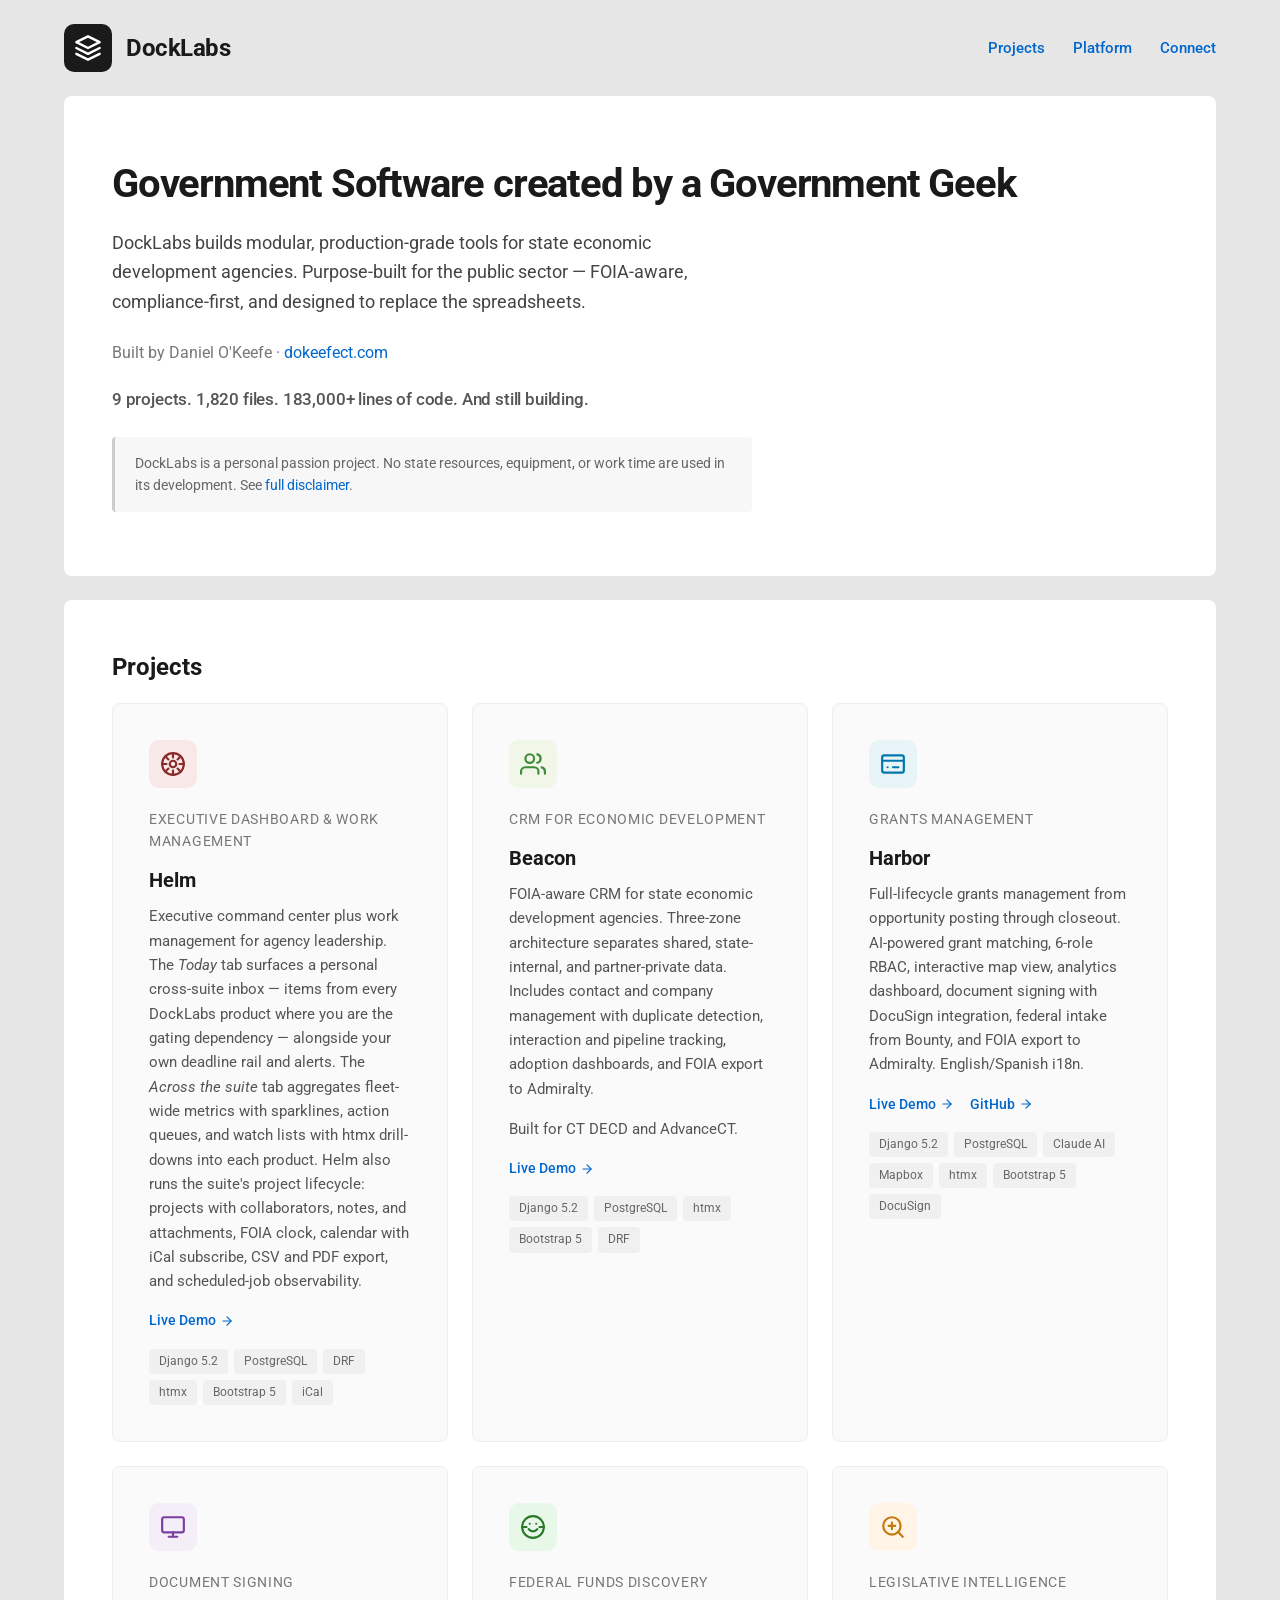
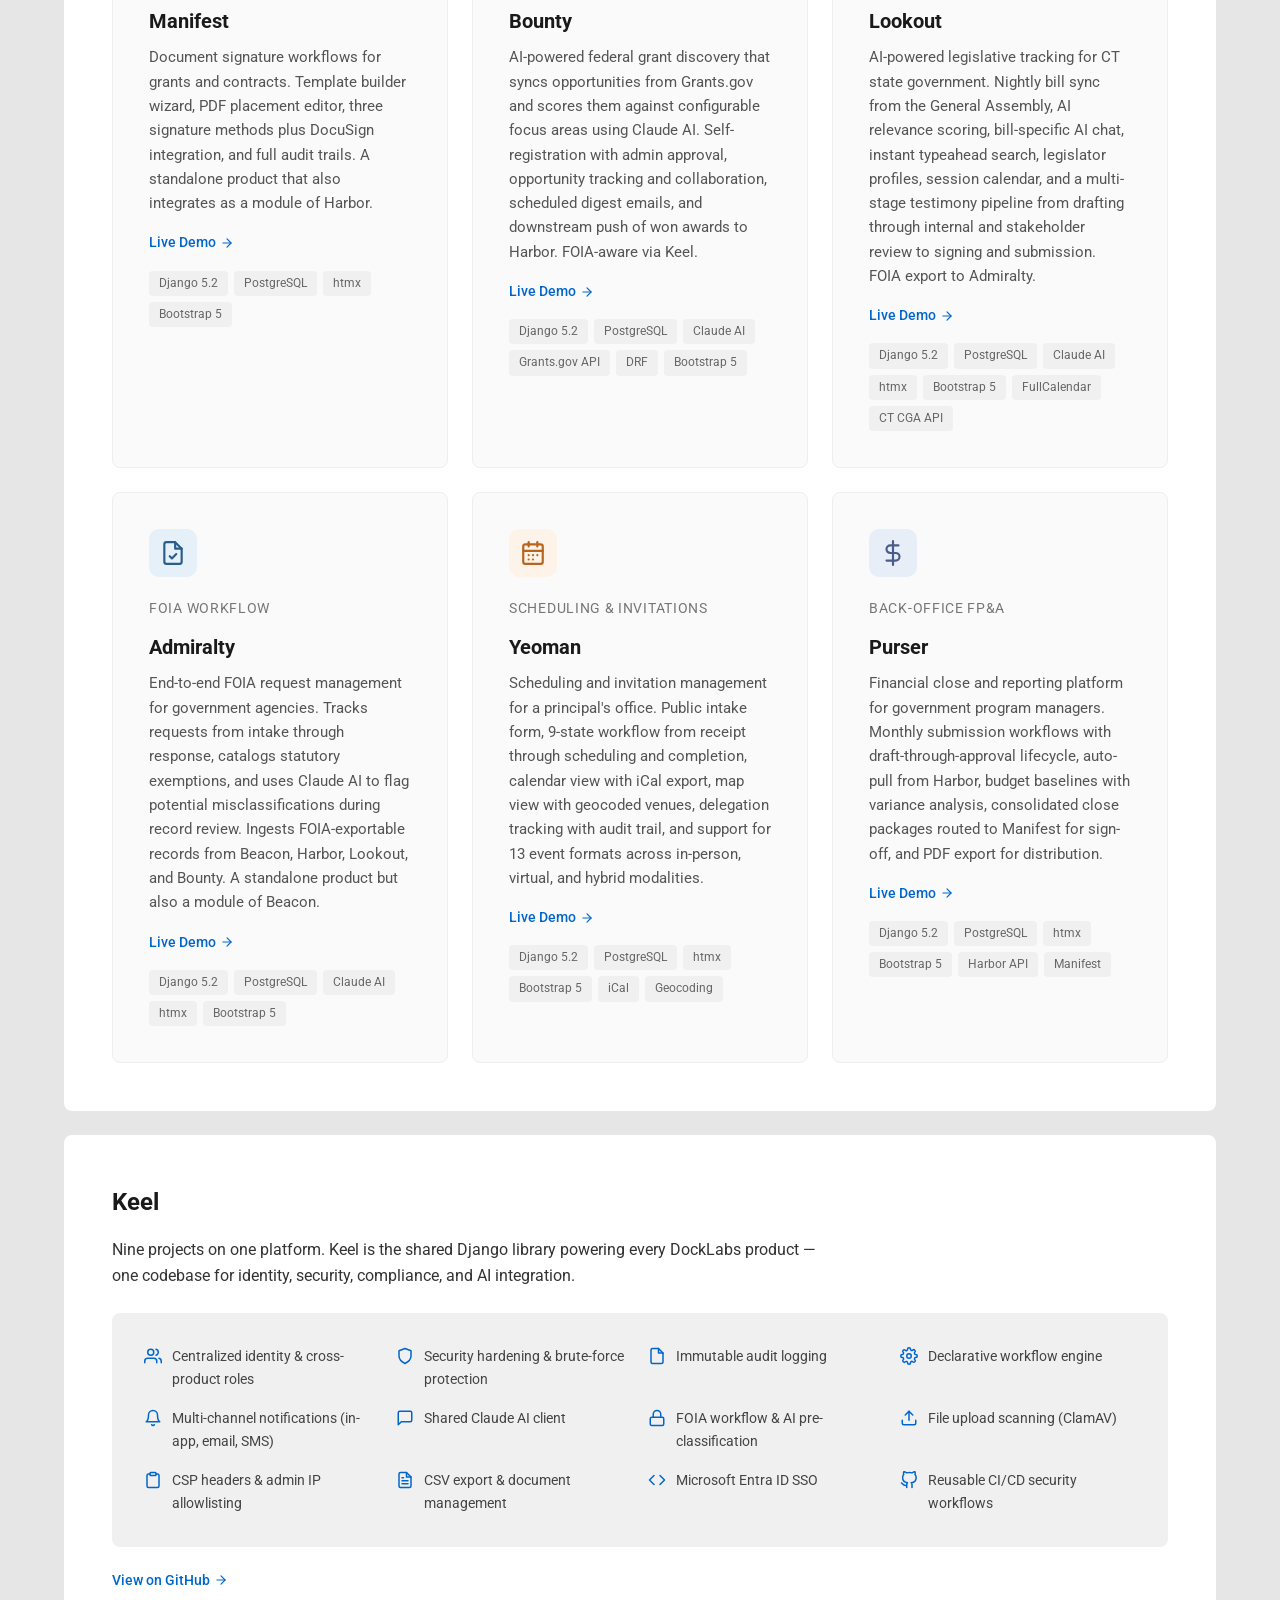
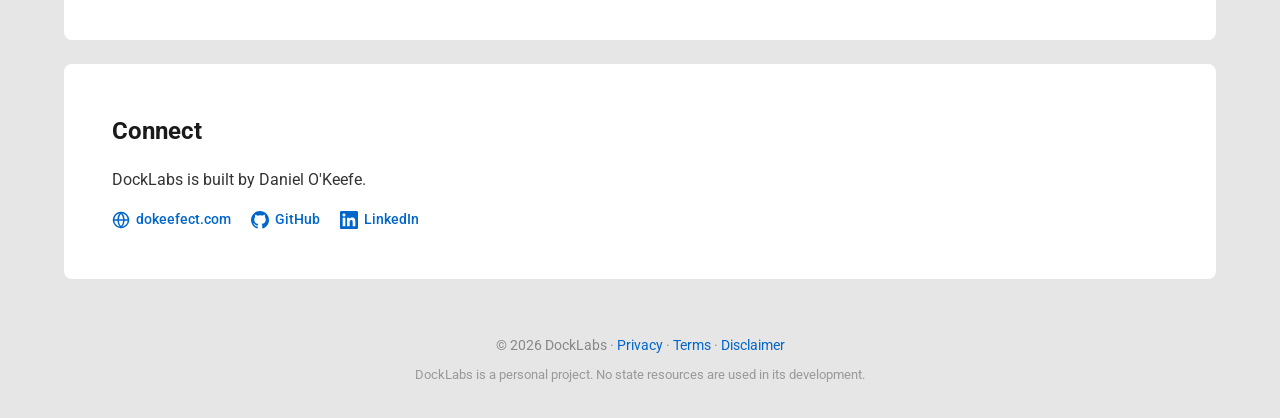
==== index.html @ 6294b8e3 "Update daily stats" ====
<!DOCTYPE html>
<html lang="en">
<head>
  <meta charset="UTF-8">
  <meta name="viewport" content="width=device-width, initial-scale=1.0">
  <title>DockLabs — Gov-Tech Software</title>
  <meta name="description" content="DockLabs builds modular software for government and economic development agencies. Ten projects: Beacon CRM, Harbor grants management, Manifest document signing, Bounty federal funds discovery, Lookout legislative tracking, Admiralty FOIA, Yeoman scheduling, Purser FP&amp;A, Helm executive dashboard and work management, and Keel shared platform.">
  <link rel="icon" type="image/svg+xml" href="/favicon.svg">
  <link rel="preconnect" href="https://fonts.googleapis.com">
  <link rel="preconnect" href="https://fonts.gstatic.com" crossorigin>
  <link href="https://fonts.googleapis.com/css2?family=Roboto:wght@400;500;700&display=swap" rel="stylesheet">
  <style>
    *, *::before, *::after { box-sizing: border-box; margin: 0; padding: 0; }

    body {
      font-family: 'Roboto', sans-serif;
      background: #e6e6e6;
      color: #1a1a1a;
      line-height: 1.6;
      -webkit-font-smoothing: antialiased;
    }

    a { color: #0066cc; text-decoration: none; }
    a:hover { text-decoration: underline; }

    .wrapper {
      max-width: 1200px;
      margin: 0 auto;
      padding: 0 24px;
    }

    /* ---- Header ---- */
    header {
      padding: 24px 0;
    }
    .header-inner {
      display: flex;
      align-items: center;
      justify-content: space-between;
      flex-wrap: wrap;
      gap: 16px;
    }
    .brand {
      display: flex;
      align-items: center;
      gap: 14px;
      color: inherit;
      text-decoration: none;
    }
    .brand:hover { text-decoration: none; }
    .brand-icon {
      width: 48px;
      height: 48px;
      background: #1a1a1a;
      border-radius: 10px;
      display: flex;
      align-items: center;
      justify-content: center;
    }
    .brand-icon svg { width: 28px; height: 28px; }
    .brand-name {
      font-size: 1.5rem;
      font-weight: 700;
      letter-spacing: -0.02em;
    }
    nav { display: flex; gap: 28px; }
    nav a { font-size: 0.95rem; font-weight: 500; }

    /* ---- Sections ---- */
    .section {
      background: #fff;
      border-radius: 8px;
      padding: 48px;
      margin-bottom: 24px;
    }
    .section h2 {
      font-size: 1.5rem;
      font-weight: 700;
      margin-bottom: 16px;
    }
    .section p {
      max-width: 720px;
      color: #333;
    }

    /* ---- Hero ---- */
    .hero {
      padding: 64px 48px;
    }
    .hero h1 {
      font-size: 2.5rem;
      font-weight: 700;
      letter-spacing: -0.03em;
      line-height: 1.2;
      margin-bottom: 20px;
    }
    .hero p {
      font-size: 1.15rem;
      color: #444;
      max-width: 640px;
      margin-bottom: 0;
    }
    .hero .subtitle {
      font-size: 1rem;
      color: #777;
      margin-top: 24px;
    }
    .hero .stats-line {
      font-size: 1.05rem;
      font-weight: 500;
      color: #555;
      margin-top: 20px;
      letter-spacing: -0.01em;
    }

    /* ---- Products Grid ---- */
    .products-grid {
      display: grid;
      grid-template-columns: repeat(auto-fit, minmax(320px, 1fr));
      gap: 24px;
      margin-top: 8px;
    }
    .product-card {
      background: #fafafa;
      border: 1px solid #eee;
      border-radius: 8px;
      padding: 36px;
      transition: box-shadow 0.2s ease, border-color 0.2s ease;
    }
    .product-card[data-href] {
      cursor: pointer;
    }
    .product-card[data-href]:hover {
      box-shadow: 0 4px 16px rgba(0,0,0,0.08);
      border-color: #ccc;
    }
    .product-icon {
      width: 48px;
      height: 48px;
      border-radius: 10px;
      display: flex;
      align-items: center;
      justify-content: center;
      margin-bottom: 20px;
    }
    .product-icon svg { width: 26px; height: 26px; }
    .product-icon.harbor { background: #e8f4f8; }
    .product-icon.harbor svg { color: #0077aa; }
    .product-icon.beacon { background: #f0f7e8; }
    .product-icon.beacon svg { color: #3d8b37; }
    .product-icon.manifest { background: #f3eef8; }
    .product-icon.manifest svg { color: #7b3fa0; }
    .product-icon.bounty { background: #e8f8e8; }
    .product-icon.bounty svg { color: #2a7a2a; }
    .product-icon.lookout { background: #fff4e6; }
    .product-icon.lookout svg { color: #c47a0a; }
    .product-icon.admiralty { background: #e6f0f8; }
    .product-icon.admiralty svg { color: #2a5d8a; }
    .product-icon.yeoman { background: #fef3e8; }
    .product-icon.yeoman svg { color: #b5651d; }
    .product-icon.purser { background: #e8eef8; }
    .product-icon.purser svg { color: #4a5d8a; }
    .product-icon.helm { background: #f8e8e8; }
    .product-icon.helm svg { color: #8a2a2a; }
    .product-icon.keel { background: #e8f0f0; }
    .product-icon.keel svg { color: #2a6a6a; }
    .product-card h3 {
      font-size: 1.25rem;
      font-weight: 700;
      margin-bottom: 8px;
    }
    .product-card .tagline {
      font-size: 0.875rem;
      color: #777;
      text-transform: uppercase;
      letter-spacing: 0.05em;
      margin-bottom: 12px;
    }
    .product-card p {
      color: #555;
      font-size: 0.95rem;
      margin-bottom: 16px;
    }
    .tech-stack {
      display: flex;
      flex-wrap: wrap;
      gap: 6px;
      margin-top: 16px;
    }
    .tech-tag {
      font-size: 0.75rem;
      color: #666;
      background: #f0f0f0;
      padding: 3px 10px;
      border-radius: 4px;
    }
    .product-links {
      display: flex;
      gap: 16px;
      flex-wrap: wrap;
    }
    .product-link {
      display: inline-flex;
      align-items: center;
      gap: 4px;
      font-size: 0.9rem;
      font-weight: 500;
    }
    .product-link svg {
      width: 14px;
      height: 14px;
      transition: transform 0.15s ease;
    }
    .product-link:hover svg { transform: translateX(2px); }

    /* ---- Platform ---- */
    .capabilities {
      display: grid;
      grid-template-columns: repeat(auto-fit, minmax(200px, 1fr));
      gap: 16px;
      margin-top: 24px;
      background: #f0f0f0;
      border-radius: 8px;
      padding: 32px;
    }
    .capability {
      display: flex;
      align-items: flex-start;
      gap: 10px;
      font-size: 0.9rem;
      color: #444;
    }
    .capability svg {
      width: 18px;
      height: 18px;
      color: #0066cc;
      flex-shrink: 0;
      margin-top: 2px;
    }

    /* ---- Connect ---- */
    .connect-links {
      display: flex;
      gap: 20px;
      margin-top: 16px;
      flex-wrap: wrap;
    }
    .connect-links a {
      display: flex;
      align-items: center;
      gap: 6px;
      font-size: 0.9rem;
      font-weight: 500;
    }
    .connect-links svg { width: 18px; height: 18px; }

    /* ---- Disclaimer ---- */
    .disclaimer {
      margin-top: 24px;
      padding: 16px 20px;
      background: #f7f7f7;
      border-left: 3px solid #ccc;
      border-radius: 4px;
      font-size: 0.85rem;
      color: #666;
      max-width: 640px;
    }

    /* ---- Footer ---- */
    footer {
      text-align: center;
      padding: 32px 0;
      font-size: 0.85rem;
      color: #888;
    }
    footer .disclaimer-footer {
      margin-top: 8px;
      font-size: 0.8rem;
      color: #999;
      max-width: 600px;
      margin-left: auto;
      margin-right: auto;
    }

    /* ---- Responsive ---- */
    @media (max-width: 640px) {
      .section { padding: 32px 24px; }
      .hero { padding: 40px 24px; }
      .hero h1 { font-size: 1.75rem; }
      nav { gap: 16px; }
      .products-grid { grid-template-columns: 1fr; }
    }
  </style>
</head>
<body>

  <header>
    <div class="wrapper">
      <div class="header-inner">
        <a href="/" class="brand">
          <div class="brand-icon">
            <svg viewBox="0 0 24 24" fill="none" stroke="white" stroke-width="2" stroke-linecap="round" stroke-linejoin="round">
              <path d="M12 2L2 7l10 5 10-5-10-5z"/>
              <path d="M2 17l10 5 10-5"/>
              <path d="M2 12l10 5 10-5"/>
            </svg>
          </div>
          <span class="brand-name">DockLabs</span>
        </a>
        <nav>
          <a href="#projects">Projects</a>
          <a href="#platform">Platform</a>
          <a href="#connect">Connect</a>
        </nav>
      </div>
    </div>
  </header>

  <main class="wrapper">

    <!-- Hero -->
    <div class="section hero">
      <h1>Government Software created by a Government Geek</h1>
      <p>DockLabs builds modular, production-grade tools for state economic development agencies. Purpose-built for the public sector &mdash; FOIA-aware, compliance-first, and designed to replace the spreadsheets.</p>
      <p class="subtitle">Built by Daniel O'Keefe &middot; <a href="https://dokeefect.com">dokeefect.com</a></p>
      <p class="stats-line" id="stats-line">9 projects. 1,820 files. 183,000+ lines of code. And still building.</p>
      <div class="disclaimer">DockLabs is a personal passion project. No state resources, equipment, or work time are used in its development. See <a href="https://dokeefect.com/disclaimer/">full disclaimer</a>.</div>
    </div>

    <!-- Products -->
    <div class="section" id="projects">
      <h2>Projects</h2>
      <div class="products-grid">

        <div class="product-card" data-href="https://demo-helm.docklabs.ai">
          <div class="product-icon helm">
            <svg viewBox="0 0 24 24" fill="none" stroke="currentColor" stroke-width="2" stroke-linecap="round" stroke-linejoin="round">
              <circle cx="12" cy="12" r="10"/>
              <circle cx="12" cy="12" r="3"/>
              <path d="M12 2v4M12 18v4M2 12h4M18 12h4"/>
              <path d="M4.93 4.93l2.83 2.83M16.24 16.24l2.83 2.83M4.93 19.07l2.83-2.83M16.24 7.76l2.83-2.83"/>
            </svg>
          </div>
          <div class="tagline">Executive Dashboard &amp; Work Management</div>
          <h3>Helm</h3>
          <p>Executive command center plus work management for agency leadership. The <em>Today</em> tab surfaces a personal cross-suite inbox &mdash; items from every DockLabs product where you are the gating dependency &mdash; alongside your own deadline rail and alerts. The <em>Across the suite</em> tab aggregates fleet-wide metrics with sparklines, action queues, and watch lists with htmx drill-downs into each product. Helm also runs the suite's project lifecycle: projects with collaborators, notes, and attachments, FOIA clock, calendar with iCal subscribe, CSV and PDF export, and scheduled-job observability.</p>
          <div class="product-links">
            <a href="https://demo-helm.docklabs.ai" class="product-link">
              Live Demo
              <svg viewBox="0 0 24 24" fill="none" stroke="currentColor" stroke-width="2" stroke-linecap="round" stroke-linejoin="round"><path d="M5 12h14"/><path d="M12 5l7 7-7 7"/></svg>
            </a>
          </div>
          <div class="tech-stack">
            <span class="tech-tag">Django 5.2</span>
            <span class="tech-tag">PostgreSQL</span>
            <span class="tech-tag">DRF</span>
            <span class="tech-tag">htmx</span>
            <span class="tech-tag">Bootstrap 5</span>
            <span class="tech-tag">iCal</span>
          </div>
        </div>

        <div class="product-card" data-href="https://demo-beacon.docklabs.ai">
          <div class="product-icon beacon">
            <svg viewBox="0 0 24 24" fill="none" stroke="currentColor" stroke-width="2" stroke-linecap="round" stroke-linejoin="round">
              <path d="M17 21v-2a4 4 0 0 0-4-4H5a4 4 0 0 0-4 4v2"/>
              <circle cx="9" cy="7" r="4"/>
              <path d="M23 21v-2a4 4 0 0 0-3-3.87"/>
              <path d="M16 3.13a4 4 0 0 1 0 7.75"/>
            </svg>
          </div>
          <div class="tagline">CRM for Economic Development</div>
          <h3>Beacon</h3>
          <p>FOIA-aware CRM for state economic development agencies. Three-zone architecture separates shared, state-internal, and partner-private data. Includes contact and company management with duplicate detection, interaction and pipeline tracking, adoption dashboards, and FOIA export to Admiralty.</p>
          <p>Built for CT DECD and AdvanceCT.</p>
          <div class="product-links">
            <a href="https://demo-beacon.docklabs.ai" class="product-link">
              Live Demo
              <svg viewBox="0 0 24 24" fill="none" stroke="currentColor" stroke-width="2" stroke-linecap="round" stroke-linejoin="round"><path d="M5 12h14"/><path d="M12 5l7 7-7 7"/></svg>
            </a>
          </div>
          <div class="tech-stack">
            <span class="tech-tag">Django 5.2</span>
            <span class="tech-tag">PostgreSQL</span>
            <span class="tech-tag">htmx</span>
            <span class="tech-tag">Bootstrap 5</span>
            <span class="tech-tag">DRF</span>
          </div>
        </div>

        <div class="product-card" data-href="https://demo-harbor.docklabs.ai">
          <div class="product-icon harbor">
            <svg viewBox="0 0 24 24" fill="none" stroke="currentColor" stroke-width="2" stroke-linecap="round" stroke-linejoin="round">
              <rect x="2" y="4" width="20" height="16" rx="2"/>
              <path d="M7 15h0M2 9h20"/>
              <path d="M12 15h5"/>
            </svg>
          </div>
          <div class="tagline">Grants Management</div>
          <h3>Harbor</h3>
          <p>Full-lifecycle grants management from opportunity posting through closeout. AI-powered grant matching, 6-role RBAC, interactive map view, analytics dashboard, document signing with DocuSign integration, federal intake from Bounty, and FOIA export to Admiralty. English/Spanish i18n.</p>
          <div class="product-links">
            <a href="https://demo-harbor.docklabs.ai" class="product-link">
              Live Demo
              <svg viewBox="0 0 24 24" fill="none" stroke="currentColor" stroke-width="2" stroke-linecap="round" stroke-linejoin="round"><path d="M5 12h14"/><path d="M12 5l7 7-7 7"/></svg>
            </a>
            <a href="https://github.com/okeefedaniel/harbor" class="product-link">
              GitHub
              <svg viewBox="0 0 24 24" fill="none" stroke="currentColor" stroke-width="2" stroke-linecap="round" stroke-linejoin="round"><path d="M5 12h14"/><path d="M12 5l7 7-7 7"/></svg>
            </a>
          </div>
          <div class="tech-stack">
            <span class="tech-tag">Django 5.2</span>
            <span class="tech-tag">PostgreSQL</span>
            <span class="tech-tag">Claude AI</span>
            <span class="tech-tag">Mapbox</span>
            <span class="tech-tag">htmx</span>
            <span class="tech-tag">Bootstrap 5</span>
            <span class="tech-tag">DocuSign</span>
          </div>
        </div>

        <div class="product-card" data-href="https://demo-manifest.docklabs.ai">
          <div class="product-icon manifest">
            <svg viewBox="0 0 24 24" fill="none" stroke="currentColor" stroke-width="2" stroke-linecap="round" stroke-linejoin="round">
              <rect x="2" y="3" width="20" height="14" rx="2"/>
              <line x1="8" y1="21" x2="16" y2="21"/>
              <line x1="12" y1="17" x2="12" y2="21"/>
            </svg>
          </div>
          <div class="tagline">Document Signing</div>
          <h3>Manifest</h3>
          <p>Document signature workflows for grants and contracts. Template builder wizard, PDF placement editor, three signature methods plus DocuSign integration, and full audit trails. A standalone product that also integrates as a module of Harbor.</p>
          <div class="product-links">
            <a href="https://demo-manifest.docklabs.ai" class="product-link">
              Live Demo
              <svg viewBox="0 0 24 24" fill="none" stroke="currentColor" stroke-width="2" stroke-linecap="round" stroke-linejoin="round"><path d="M5 12h14"/><path d="M12 5l7 7-7 7"/></svg>
            </a>
          </div>
          <div class="tech-stack">
            <span class="tech-tag">Django 5.2</span>
            <span class="tech-tag">PostgreSQL</span>
            <span class="tech-tag">htmx</span>
            <span class="tech-tag">Bootstrap 5</span>
          </div>
        </div>

        <div class="product-card" data-href="https://demo-bounty.docklabs.ai">
          <div class="product-icon bounty">
            <svg viewBox="0 0 24 24" fill="none" stroke="currentColor" stroke-width="2" stroke-linecap="round" stroke-linejoin="round">
              <circle cx="12" cy="12" r="10"/>
              <path d="M8 14s1.5 2 4 2 4-2 4-2"/>
              <line x1="9" y1="9" x2="9.01" y2="9"/>
              <line x1="15" y1="9" x2="15.01" y2="9"/>
              <path d="M2 12h4M18 12h4"/>
            </svg>
          </div>
          <div class="tagline">Federal Funds Discovery</div>
          <h3>Bounty</h3>
          <p>AI-powered federal grant discovery that syncs opportunities from Grants.gov and scores them against configurable focus areas using Claude AI. Self-registration with admin approval, opportunity tracking and collaboration, scheduled digest emails, and downstream push of won awards to Harbor. FOIA-aware via Keel.</p>
          <div class="product-links">
            <a href="https://demo-bounty.docklabs.ai" class="product-link">
              Live Demo
              <svg viewBox="0 0 24 24" fill="none" stroke="currentColor" stroke-width="2" stroke-linecap="round" stroke-linejoin="round"><path d="M5 12h14"/><path d="M12 5l7 7-7 7"/></svg>
            </a>
          </div>
          <div class="tech-stack">
            <span class="tech-tag">Django 5.2</span>
            <span class="tech-tag">PostgreSQL</span>
            <span class="tech-tag">Claude AI</span>
            <span class="tech-tag">Grants.gov API</span>
            <span class="tech-tag">DRF</span>
            <span class="tech-tag">Bootstrap 5</span>
          </div>
        </div>

        <div class="product-card" data-href="https://demo-lookout.docklabs.ai">
          <div class="product-icon lookout">
            <svg viewBox="0 0 24 24" fill="none" stroke="currentColor" stroke-width="2" stroke-linecap="round" stroke-linejoin="round">
              <circle cx="11" cy="11" r="8"/>
              <line x1="21" y1="21" x2="16.65" y2="16.65"/>
              <line x1="11" y1="8" x2="11" y2="14"/>
              <line x1="8" y1="11" x2="14" y2="11"/>
            </svg>
          </div>
          <div class="tagline">Legislative Intelligence</div>
          <h3>Lookout</h3>
          <p>AI-powered legislative tracking for CT state government. Nightly bill sync from the General Assembly, AI relevance scoring, bill-specific AI chat, instant typeahead search, legislator profiles, session calendar, and a multi-stage testimony pipeline from drafting through internal and stakeholder review to signing and submission. FOIA export to Admiralty.</p>
          <div class="product-links">
            <a href="https://demo-lookout.docklabs.ai" class="product-link">
              Live Demo
              <svg viewBox="0 0 24 24" fill="none" stroke="currentColor" stroke-width="2" stroke-linecap="round" stroke-linejoin="round"><path d="M5 12h14"/><path d="M12 5l7 7-7 7"/></svg>
            </a>
          </div>
          <div class="tech-stack">
            <span class="tech-tag">Django 5.2</span>
            <span class="tech-tag">PostgreSQL</span>
            <span class="tech-tag">Claude AI</span>
            <span class="tech-tag">htmx</span>
            <span class="tech-tag">Bootstrap 5</span>
            <span class="tech-tag">FullCalendar</span>
            <span class="tech-tag">CT CGA API</span>
          </div>
        </div>

        <div class="product-card" data-href="https://demo-admiralty.docklabs.ai">
          <div class="product-icon admiralty">
            <svg viewBox="0 0 24 24" fill="none" stroke="currentColor" stroke-width="2" stroke-linecap="round" stroke-linejoin="round">
              <path d="M14 2H6a2 2 0 0 0-2 2v16a2 2 0 0 0 2 2h12a2 2 0 0 0 2-2V8z"/>
              <polyline points="14 2 14 8 20 8"/>
              <path d="M9 15l2 2 4-4"/>
            </svg>
          </div>
          <div class="tagline">FOIA Workflow</div>
          <h3>Admiralty</h3>
          <p>End-to-end FOIA request management for government agencies. Tracks requests from intake through response, catalogs statutory exemptions, and uses Claude AI to flag potential misclassifications during record review. Ingests FOIA-exportable records from Beacon, Harbor, Lookout, and Bounty. A standalone product but also a module of Beacon.</p>
          <div class="product-links">
            <a href="https://demo-admiralty.docklabs.ai" class="product-link">
              Live Demo
              <svg viewBox="0 0 24 24" fill="none" stroke="currentColor" stroke-width="2" stroke-linecap="round" stroke-linejoin="round"><path d="M5 12h14"/><path d="M12 5l7 7-7 7"/></svg>
            </a>
          </div>
          <div class="tech-stack">
            <span class="tech-tag">Django 5.2</span>
            <span class="tech-tag">PostgreSQL</span>
            <span class="tech-tag">Claude AI</span>
            <span class="tech-tag">htmx</span>
            <span class="tech-tag">Bootstrap 5</span>
          </div>
        </div>

        <div class="product-card" data-href="https://demo-yeoman.docklabs.ai">
          <div class="product-icon yeoman">
            <svg viewBox="0 0 24 24" fill="none" stroke="currentColor" stroke-width="2" stroke-linecap="round" stroke-linejoin="round">
              <rect x="3" y="4" width="18" height="18" rx="2" ry="2"/>
              <line x1="16" y1="2" x2="16" y2="6"/>
              <line x1="8" y1="2" x2="8" y2="6"/>
              <line x1="3" y1="10" x2="21" y2="10"/>
              <path d="M8 14h.01M12 14h.01M16 14h.01M8 18h.01M12 18h.01"/>
            </svg>
          </div>
          <div class="tagline">Scheduling &amp; Invitations</div>
          <h3>Yeoman</h3>
          <p>Scheduling and invitation management for a principal's office. Public intake form, 9-state workflow from receipt through scheduling and completion, calendar view with iCal export, map view with geocoded venues, delegation tracking with audit trail, and support for 13 event formats across in-person, virtual, and hybrid modalities.</p>
          <div class="product-links">
            <a href="https://demo-yeoman.docklabs.ai" class="product-link">
              Live Demo
              <svg viewBox="0 0 24 24" fill="none" stroke="currentColor" stroke-width="2" stroke-linecap="round" stroke-linejoin="round"><path d="M5 12h14"/><path d="M12 5l7 7-7 7"/></svg>
            </a>
          </div>
          <div class="tech-stack">
            <span class="tech-tag">Django 5.2</span>
            <span class="tech-tag">PostgreSQL</span>
            <span class="tech-tag">htmx</span>
            <span class="tech-tag">Bootstrap 5</span>
            <span class="tech-tag">iCal</span>
            <span class="tech-tag">Geocoding</span>
          </div>
        </div>

        <div class="product-card" data-href="https://demo-purser.docklabs.ai">
          <div class="product-icon purser">
            <svg viewBox="0 0 24 24" fill="none" stroke="currentColor" stroke-width="2" stroke-linecap="round" stroke-linejoin="round">
              <line x1="12" y1="1" x2="12" y2="23"/>
              <path d="M17 5H9.5a3.5 3.5 0 0 0 0 7h5a3.5 3.5 0 0 1 0 7H6"/>
            </svg>
          </div>
          <div class="tagline">Back-Office FP&amp;A</div>
          <h3>Purser</h3>
          <p>Financial close and reporting platform for government program managers. Monthly submission workflows with draft-through-approval lifecycle, auto-pull from Harbor, budget baselines with variance analysis, consolidated close packages routed to Manifest for sign-off, and PDF export for distribution.</p>
          <div class="product-links">
            <a href="https://demo-purser.docklabs.ai" class="product-link">
              Live Demo
              <svg viewBox="0 0 24 24" fill="none" stroke="currentColor" stroke-width="2" stroke-linecap="round" stroke-linejoin="round"><path d="M5 12h14"/><path d="M12 5l7 7-7 7"/></svg>
            </a>
          </div>
          <div class="tech-stack">
            <span class="tech-tag">Django 5.2</span>
            <span class="tech-tag">PostgreSQL</span>
            <span class="tech-tag">htmx</span>
            <span class="tech-tag">Bootstrap 5</span>
            <span class="tech-tag">Harbor API</span>
            <span class="tech-tag">Manifest</span>
          </div>
        </div>


      </div>
    </div>

    <!-- Platform -->
    <div class="section" id="platform">
      <h2>Keel</h2>
      <p>Nine projects on one platform. Keel is the shared Django library powering every DockLabs product &mdash; one codebase for identity, security, compliance, and AI integration.</p>
      <div class="capabilities">
        <div class="capability">
          <svg viewBox="0 0 24 24" fill="none" stroke="currentColor" stroke-width="2" stroke-linecap="round" stroke-linejoin="round"><path d="M17 21v-2a4 4 0 0 0-4-4H5a4 4 0 0 0-4 4v2"/><circle cx="9" cy="7" r="4"/><path d="M23 21v-2a4 4 0 0 0-3-3.87"/><path d="M16 3.13a4 4 0 0 1 0 7.75"/></svg>
          <span>Centralized identity &amp; cross-product roles</span>
        </div>
        <div class="capability">
          <svg viewBox="0 0 24 24" fill="none" stroke="currentColor" stroke-width="2" stroke-linecap="round" stroke-linejoin="round"><path d="M12 22s8-4 8-10V5l-8-3-8 3v7c0 6 8 10 8 10z"/></svg>
          <span>Security hardening &amp; brute-force protection</span>
        </div>
        <div class="capability">
          <svg viewBox="0 0 24 24" fill="none" stroke="currentColor" stroke-width="2" stroke-linecap="round" stroke-linejoin="round"><path d="M14 2H6a2 2 0 0 0-2 2v16a2 2 0 0 0 2 2h12a2 2 0 0 0 2-2V8z"/><polyline points="14 2 14 8 20 8"/></svg>
          <span>Immutable audit logging</span>
        </div>
        <div class="capability">
          <svg viewBox="0 0 24 24" fill="none" stroke="currentColor" stroke-width="2" stroke-linecap="round" stroke-linejoin="round"><circle cx="12" cy="12" r="3"/><path d="M19.4 15a1.65 1.65 0 0 0 .33 1.82l.06.06a2 2 0 0 1-2.83 2.83l-.06-.06a1.65 1.65 0 0 0-1.82-.33 1.65 1.65 0 0 0-1 1.51V21a2 2 0 0 1-4 0v-.09A1.65 1.65 0 0 0 9 19.4a1.65 1.65 0 0 0-1.82.33l-.06.06a2 2 0 0 1-2.83-2.83l.06-.06A1.65 1.65 0 0 0 4.68 15a1.65 1.65 0 0 0-1.51-1H3a2 2 0 0 1 0-4h.09A1.65 1.65 0 0 0 4.6 9a1.65 1.65 0 0 0-.33-1.82l-.06-.06a2 2 0 0 1 2.83-2.83l.06.06A1.65 1.65 0 0 0 9 4.68a1.65 1.65 0 0 0 1-1.51V3a2 2 0 0 1 4 0v.09a1.65 1.65 0 0 0 1 1.51 1.65 1.65 0 0 0 1.82-.33l.06-.06a2 2 0 0 1 2.83 2.83l-.06.06A1.65 1.65 0 0 0 19.4 9a1.65 1.65 0 0 0 1.51 1H21a2 2 0 0 1 0 4h-.09a1.65 1.65 0 0 0-1.51 1z"/></svg>
          <span>Declarative workflow engine</span>
        </div>
        <div class="capability">
          <svg viewBox="0 0 24 24" fill="none" stroke="currentColor" stroke-width="2" stroke-linecap="round" stroke-linejoin="round"><path d="M18 8A6 6 0 0 0 6 8c0 7-3 9-3 9h18s-3-2-3-9"/><path d="M13.73 21a2 2 0 0 1-3.46 0"/></svg>
          <span>Multi-channel notifications (in-app, email, SMS)</span>
        </div>
        <div class="capability">
          <svg viewBox="0 0 24 24" fill="none" stroke="currentColor" stroke-width="2" stroke-linecap="round" stroke-linejoin="round"><path d="M21 15a2 2 0 0 1-2 2H7l-4 4V5a2 2 0 0 1 2-2h14a2 2 0 0 1 2 2z"/></svg>
          <span>Shared Claude AI client</span>
        </div>
        <div class="capability">
          <svg viewBox="0 0 24 24" fill="none" stroke="currentColor" stroke-width="2" stroke-linecap="round" stroke-linejoin="round"><rect x="3" y="11" width="18" height="11" rx="2" ry="2"/><path d="M7 11V7a5 5 0 0 1 10 0v4"/></svg>
          <span>FOIA workflow &amp; AI pre-classification</span>
        </div>
        <div class="capability">
          <svg viewBox="0 0 24 24" fill="none" stroke="currentColor" stroke-width="2" stroke-linecap="round" stroke-linejoin="round"><path d="M21 15v4a2 2 0 0 1-2 2H5a2 2 0 0 1-2-2v-4"/><polyline points="17 8 12 3 7 8"/><line x1="12" y1="3" x2="12" y2="15"/></svg>
          <span>File upload scanning (ClamAV)</span>
        </div>
        <div class="capability">
          <svg viewBox="0 0 24 24" fill="none" stroke="currentColor" stroke-width="2" stroke-linecap="round" stroke-linejoin="round"><path d="M16 4h2a2 2 0 0 1 2 2v14a2 2 0 0 1-2 2H6a2 2 0 0 1-2-2V6a2 2 0 0 1 2-2h2"/><rect x="8" y="2" width="8" height="4" rx="1" ry="1"/></svg>
          <span>CSP headers &amp; admin IP allowlisting</span>
        </div>
        <div class="capability">
          <svg viewBox="0 0 24 24" fill="none" stroke="currentColor" stroke-width="2" stroke-linecap="round" stroke-linejoin="round"><path d="M14 2H6a2 2 0 0 0-2 2v16a2 2 0 0 0 2 2h12a2 2 0 0 0 2-2V8z"/><polyline points="14 2 14 8 20 8"/><path d="M16 13H8"/><path d="M16 17H8"/><path d="M10 9H8"/></svg>
          <span>CSV export &amp; document management</span>
        </div>
        <div class="capability">
          <svg viewBox="0 0 24 24" fill="none" stroke="currentColor" stroke-width="2" stroke-linecap="round" stroke-linejoin="round"><polyline points="16 18 22 12 16 6"/><polyline points="8 6 2 12 8 18"/></svg>
          <span>Microsoft Entra ID SSO</span>
        </div>
        <div class="capability">
          <svg viewBox="0 0 24 24" fill="none" stroke="currentColor" stroke-width="2" stroke-linecap="round" stroke-linejoin="round"><path d="M9 19c-5 1.5-5-2.5-7-3m14 6v-3.87a3.37 3.37 0 0 0-.94-2.61c3.14-.35 6.44-1.54 6.44-7A5.44 5.44 0 0 0 20 4.77 5.07 5.07 0 0 0 19.91 1S18.73.65 16 2.48a13.38 13.38 0 0 0-7 0C6.27.65 5.09 1 5.09 1A5.07 5.07 0 0 0 5 4.77a5.44 5.44 0 0 0-1.5 3.78c0 5.42 3.3 6.61 6.44 7A3.37 3.37 0 0 0 9 18.13V22"/></svg>
          <span>Reusable CI/CD security workflows</span>
        </div>
      </div>
      <div style="margin-top: 20px;">
        <a href="https://github.com/okeefedaniel/keel" class="product-link">
          View on GitHub
          <svg viewBox="0 0 24 24" fill="none" stroke="currentColor" stroke-width="2" stroke-linecap="round" stroke-linejoin="round"><path d="M5 12h14"/><path d="M12 5l7 7-7 7"/></svg>
        </a>
      </div>
    </div>

    <!-- Connect -->
    <div class="section" id="connect">
      <h2>Connect</h2>
      <p>DockLabs is built by Daniel O'Keefe.</p>
      <div class="connect-links">
        <a href="https://dokeefect.com">
          <svg viewBox="0 0 24 24" fill="none" stroke="currentColor" stroke-width="2" stroke-linecap="round" stroke-linejoin="round"><circle cx="12" cy="12" r="10"/><line x1="2" y1="12" x2="22" y2="12"/><path d="M12 2a15.3 15.3 0 0 1 4 10 15.3 15.3 0 0 1-4 10 15.3 15.3 0 0 1-4-10 15.3 15.3 0 0 1 4-10z"/></svg>
          dokeefect.com
        </a>
        <a href="https://github.com/okeefedaniel">
          <svg viewBox="0 0 24 24" fill="currentColor"><path d="M12 0c-6.626 0-12 5.373-12 12 0 5.302 3.438 9.8 8.207 11.387.599.111.793-.261.793-.577v-2.234c-3.338.726-4.033-1.416-4.033-1.416-.546-1.387-1.333-1.756-1.333-1.756-1.089-.745.083-.729.083-.729 1.205.084 1.839 1.237 1.839 1.237 1.07 1.834 2.807 1.304 3.492.997.107-.775.418-1.305.762-1.604-2.665-.305-5.467-1.334-5.467-5.931 0-1.311.469-2.381 1.236-3.221-.124-.303-.535-1.524.117-3.176 0 0 1.008-.322 3.301 1.23A11.509 11.509 0 0 1 12 5.803c1.02.005 2.047.138 3.006.404 2.291-1.552 3.297-1.23 3.297-1.23.653 1.653.242 2.874.118 3.176.77.84 1.235 1.911 1.235 3.221 0 4.609-2.807 5.624-5.479 5.921.43.372.823 1.102.823 2.222v3.293c0 .319.192.694.801.576C20.566 21.797 24 17.3 24 12c0-6.627-5.373-12-12-12z"/></svg>
          GitHub
        </a>
        <a href="https://www.linkedin.com/in/dokeefe/">
          <svg viewBox="0 0 24 24" fill="currentColor"><path d="M20.447 20.452h-3.554v-5.569c0-1.328-.027-3.037-1.852-3.037-1.853 0-2.136 1.445-2.136 2.939v5.667H9.351V9h3.414v1.561h.046c.477-.9 1.637-1.85 3.37-1.85 3.601 0 4.267 2.37 4.267 5.455v6.286zM5.337 7.433c-1.144 0-2.063-.926-2.063-2.065 0-1.138.92-2.063 2.063-2.063 1.14 0 2.064.925 2.064 2.063 0 1.139-.925 2.065-2.064 2.065zm1.782 13.019H3.555V9h3.564v11.452zM22.225 0H1.771C.792 0 0 .774 0 1.729v20.542C0 23.227.792 24 1.771 24h20.451C23.2 24 24 23.227 24 22.271V1.729C24 .774 23.2 0 22.222 0h.003z"/></svg>
          LinkedIn
        </a>
      </div>
    </div>

  </main>

  <footer>
    <div class="wrapper">
      &copy; 2026 DockLabs &middot; <a href="/privacy.html">Privacy</a> &middot; <a href="/terms.html">Terms</a> &middot; <a href="https://dokeefect.com/disclaimer/">Disclaimer</a>
      <div class="disclaimer-footer">DockLabs is a personal project. No state resources are used in its development.</div>
    </div>
  </footer>

  <script>
    document.querySelectorAll('.product-card[data-href]').forEach(function(card) {
      card.addEventListener('click', function(e) {
        if (e.target.closest('a')) return;
        window.open(card.dataset.href, '_blank');
      });
    });
  </script>

</body>
</html>
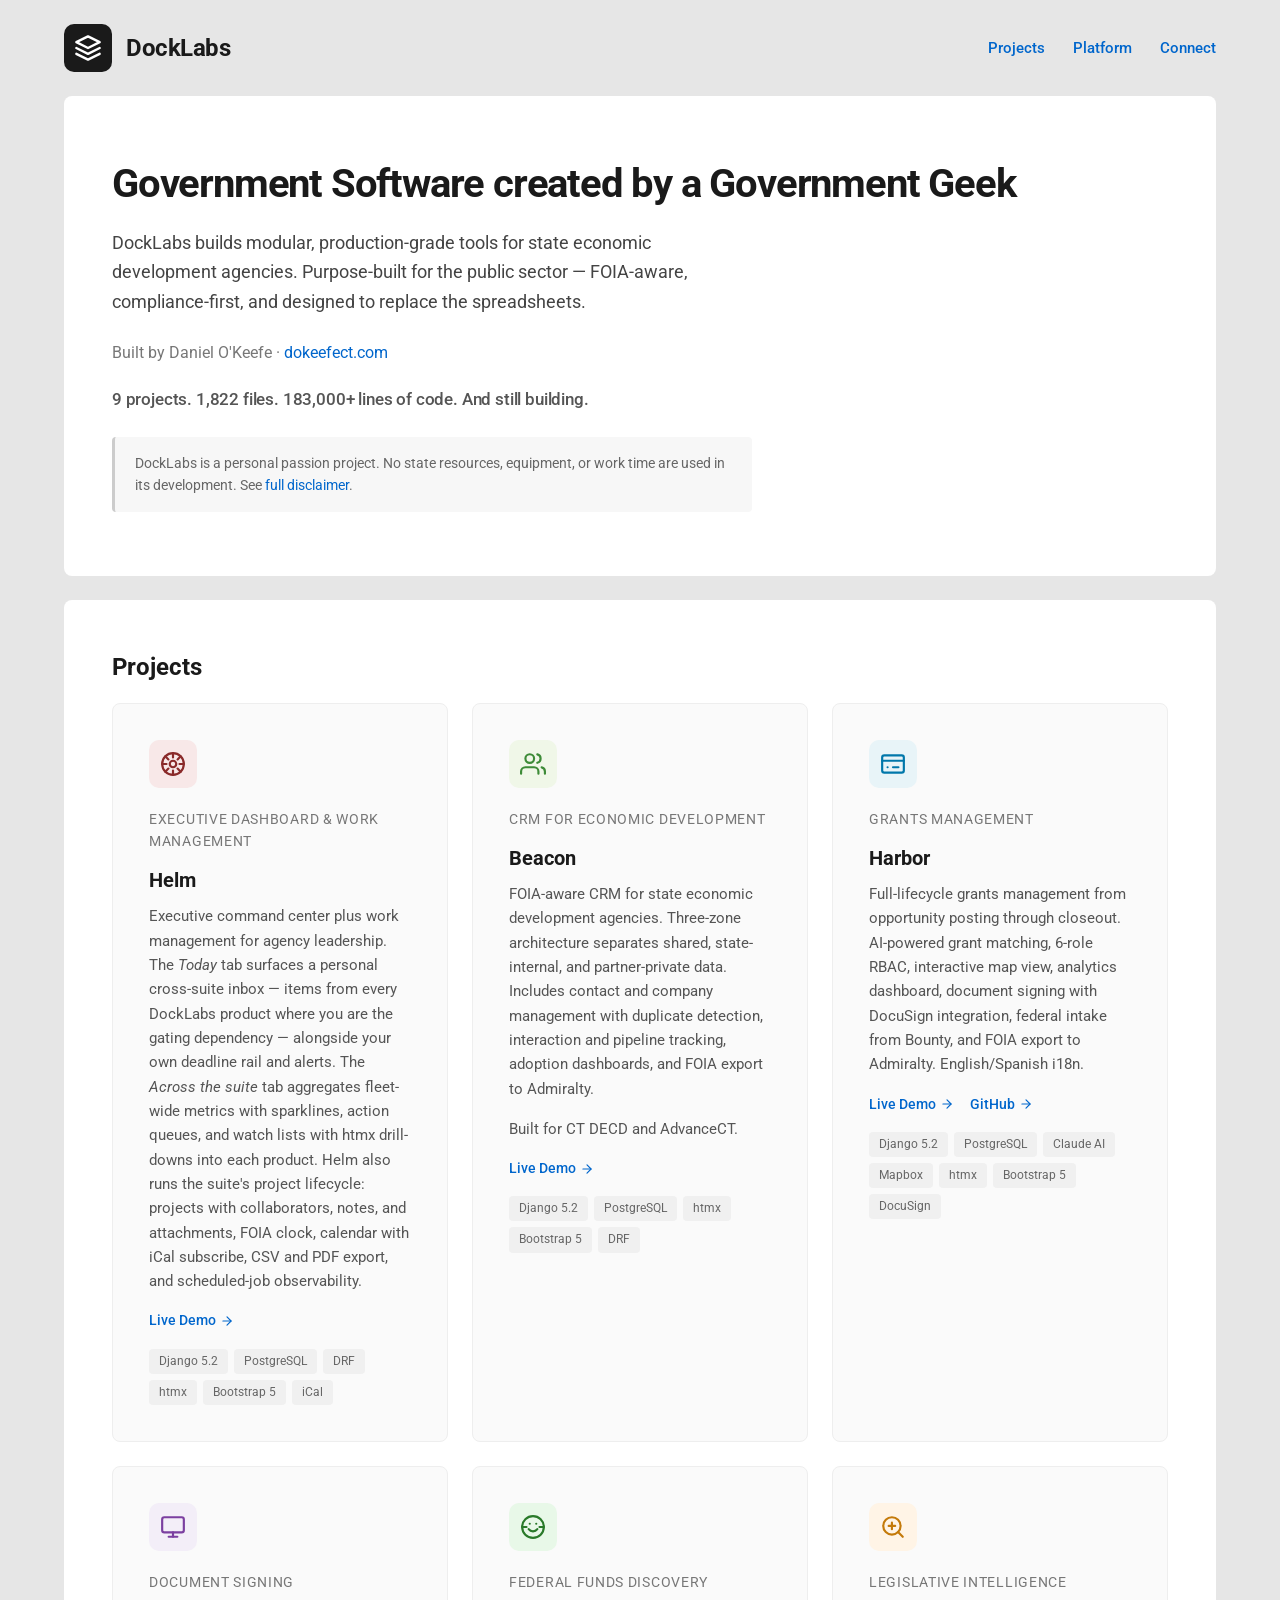
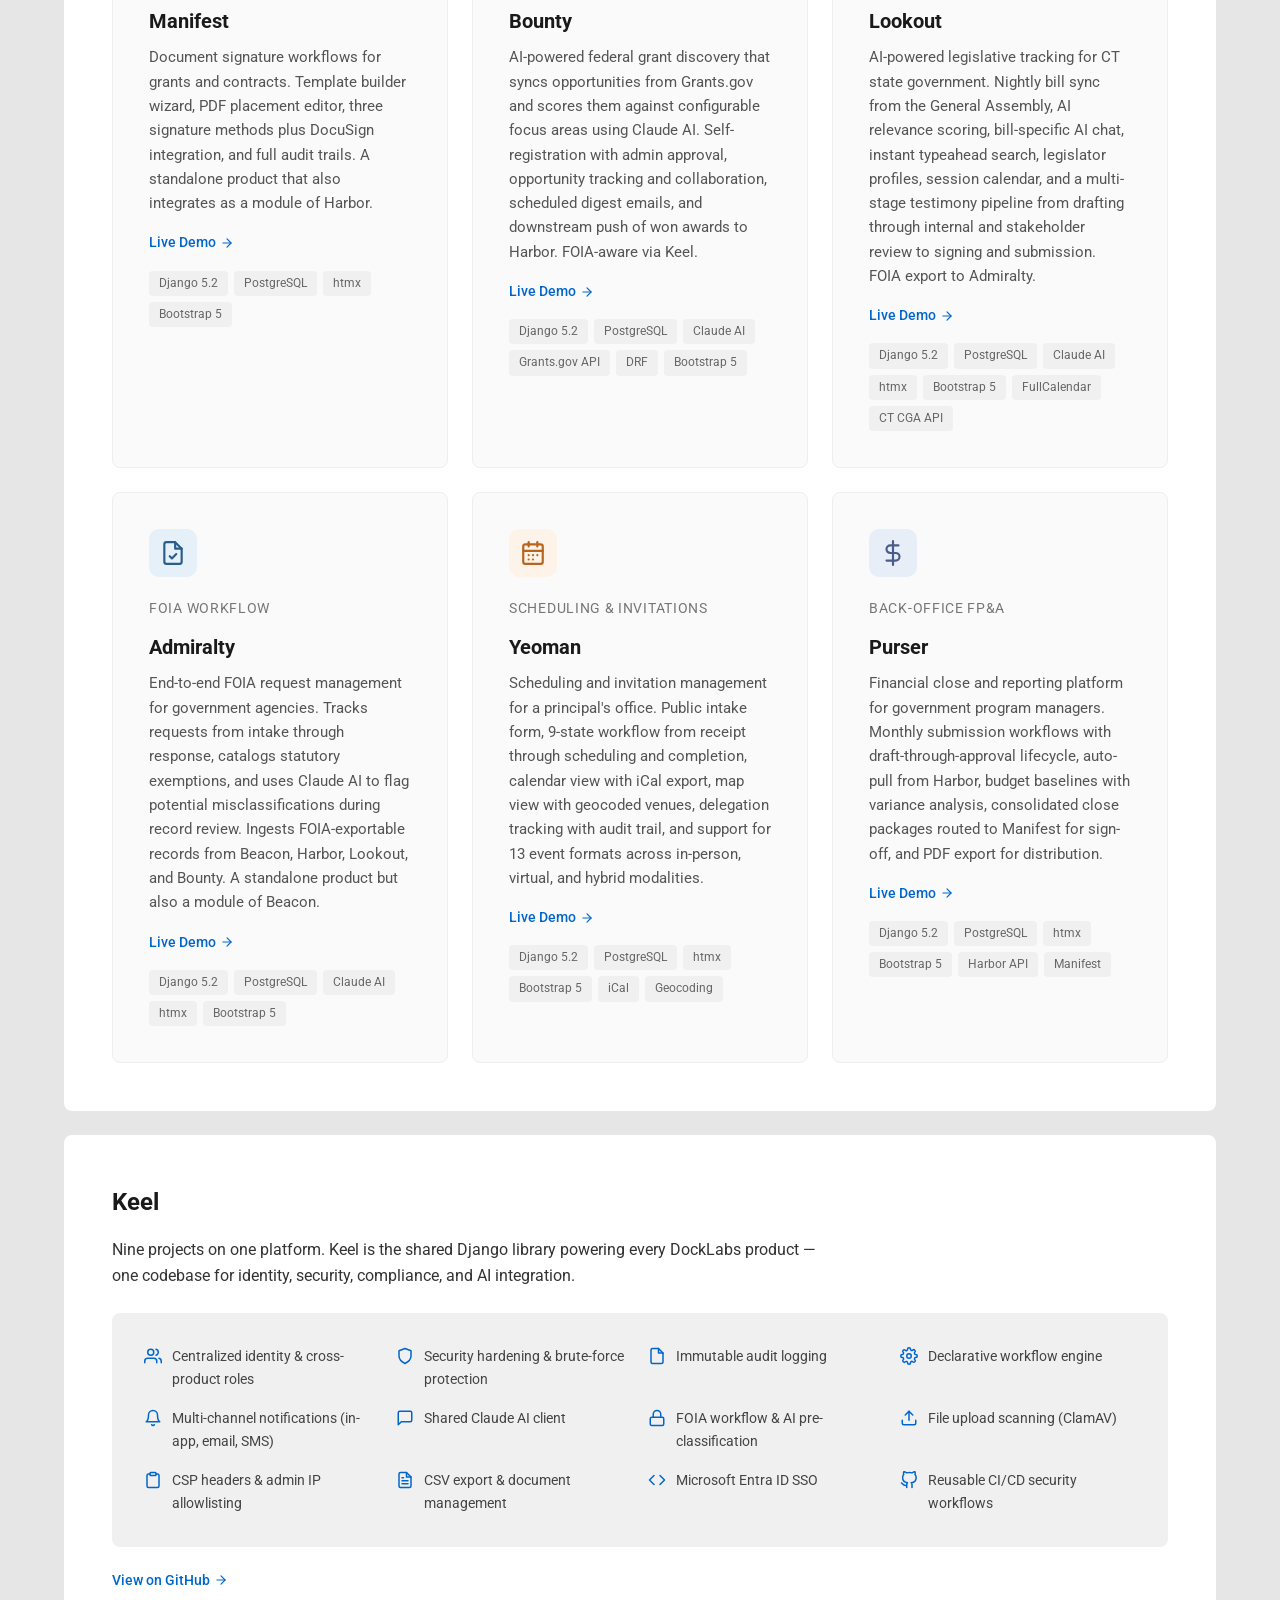
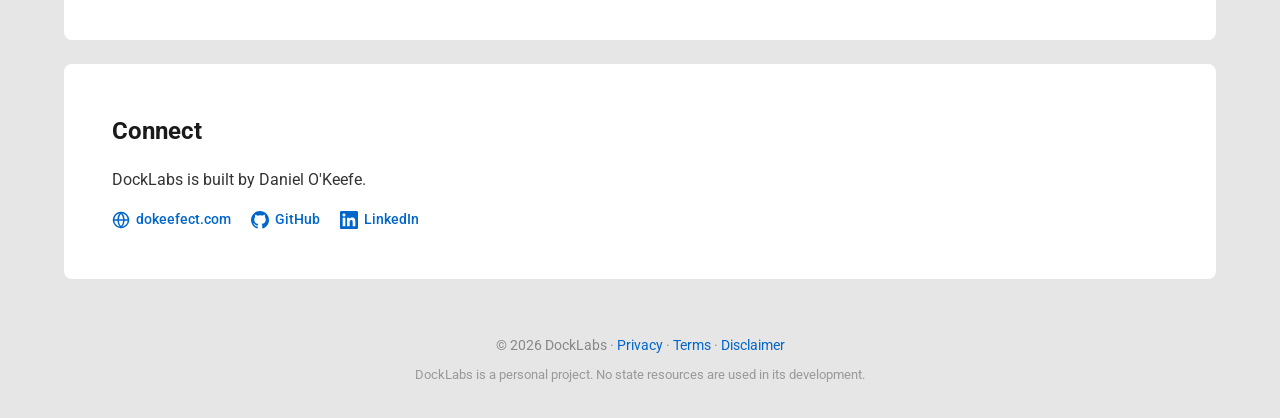
==== commit 833799d3: "Update daily stats" ====
--- a/index.html
+++ b/index.html
@@ -323,7 +323,7 @@
       <h1>Government Software created by a Government Geek</h1>
       <p>DockLabs builds modular, production-grade tools for state economic development agencies. Purpose-built for the public sector &mdash; FOIA-aware, compliance-first, and designed to replace the spreadsheets.</p>
       <p class="subtitle">Built by Daniel O'Keefe &middot; <a href="https://dokeefect.com">dokeefect.com</a></p>
-      <p class="stats-line" id="stats-line">9 projects. 1,820 files. 183,000+ lines of code. And still building.</p>
+      <p class="stats-line" id="stats-line">9 projects. 1,822 files. 183,000+ lines of code. And still building.</p>
       <div class="disclaimer">DockLabs is a personal passion project. No state resources, equipment, or work time are used in its development. See <a href="https://dokeefect.com/disclaimer/">full disclaimer</a>.</div>
     </div>
 
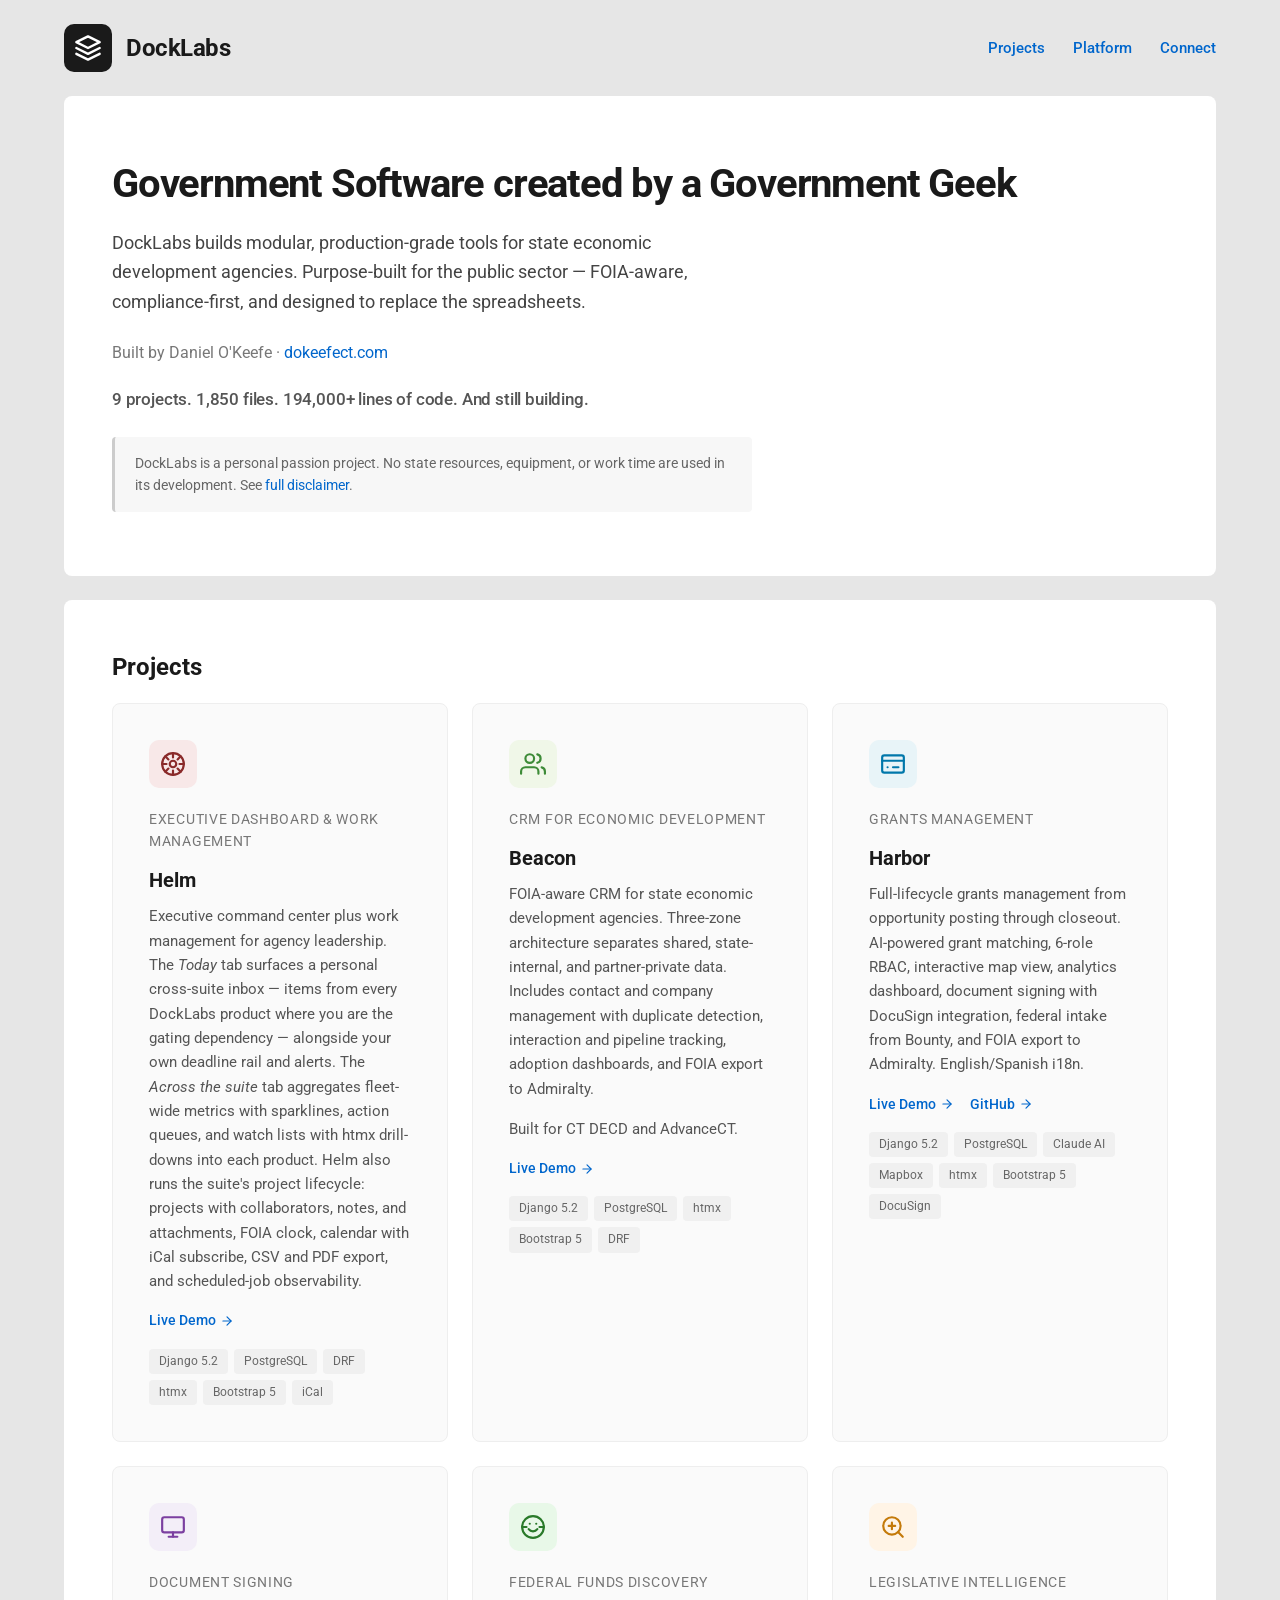
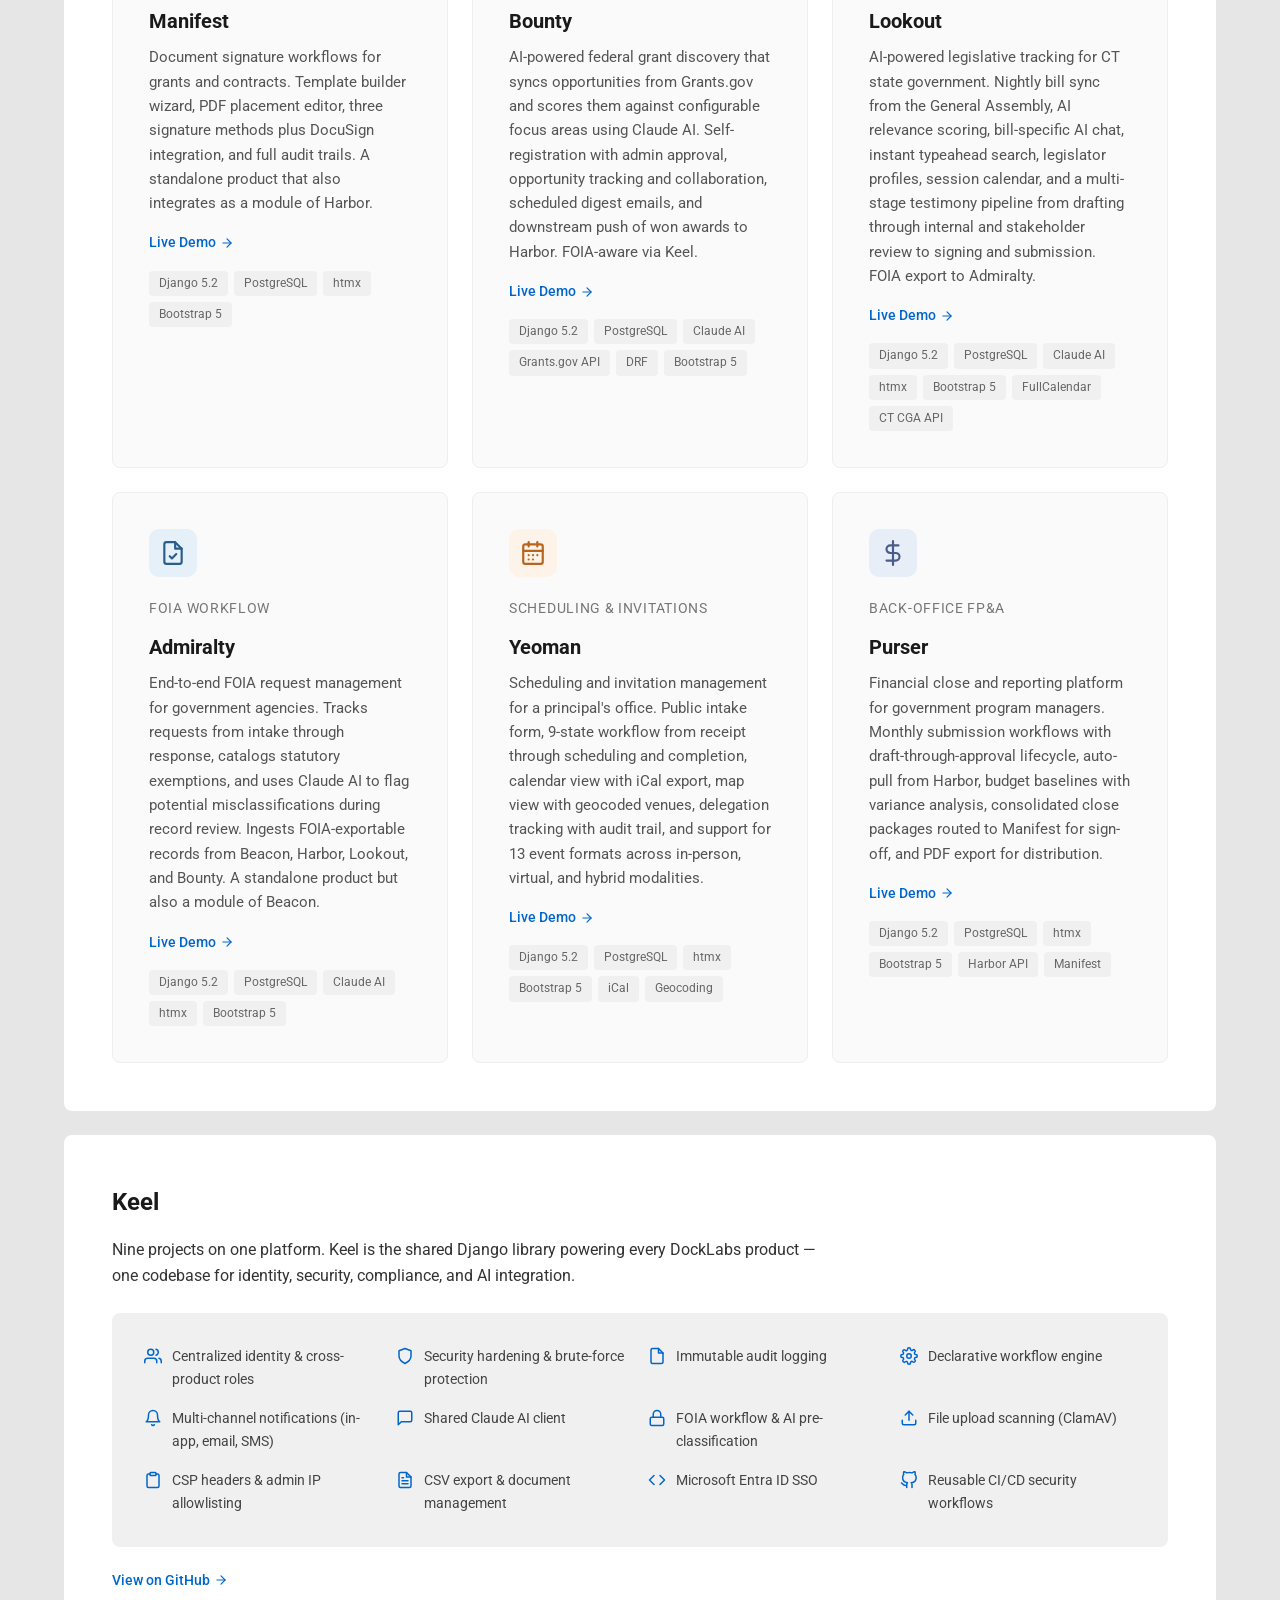
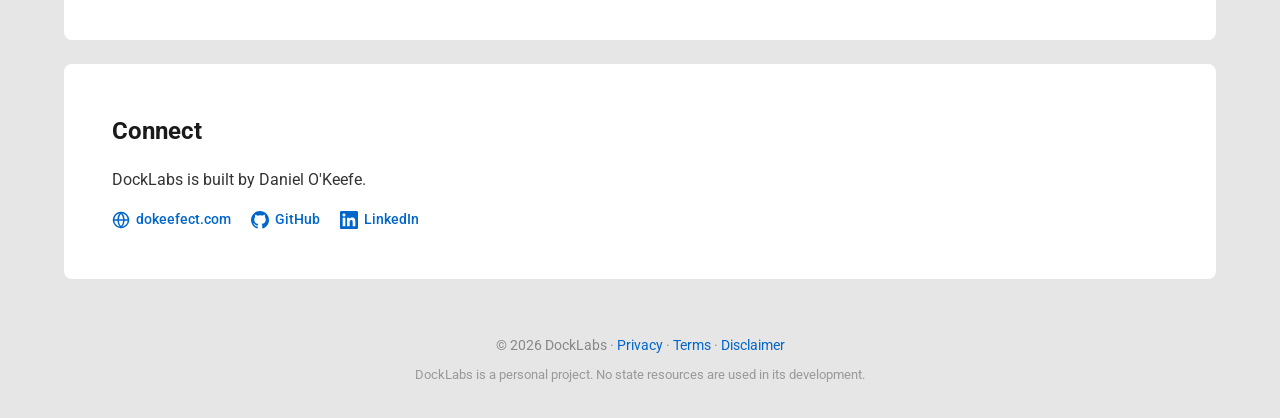
==== commit 8a2ac9e7: "Update daily stats" ====
--- a/index.html
+++ b/index.html
@@ -323,7 +323,7 @@
       <h1>Government Software created by a Government Geek</h1>
       <p>DockLabs builds modular, production-grade tools for state economic development agencies. Purpose-built for the public sector &mdash; FOIA-aware, compliance-first, and designed to replace the spreadsheets.</p>
       <p class="subtitle">Built by Daniel O'Keefe &middot; <a href="https://dokeefect.com">dokeefect.com</a></p>
-      <p class="stats-line" id="stats-line">9 projects. 1,822 files. 183,000+ lines of code. And still building.</p>
+      <p class="stats-line" id="stats-line">9 projects. 1,850 files. 194,000+ lines of code. And still building.</p>
       <div class="disclaimer">DockLabs is a personal passion project. No state resources, equipment, or work time are used in its development. See <a href="https://dokeefect.com/disclaimer/">full disclaimer</a>.</div>
     </div>
 
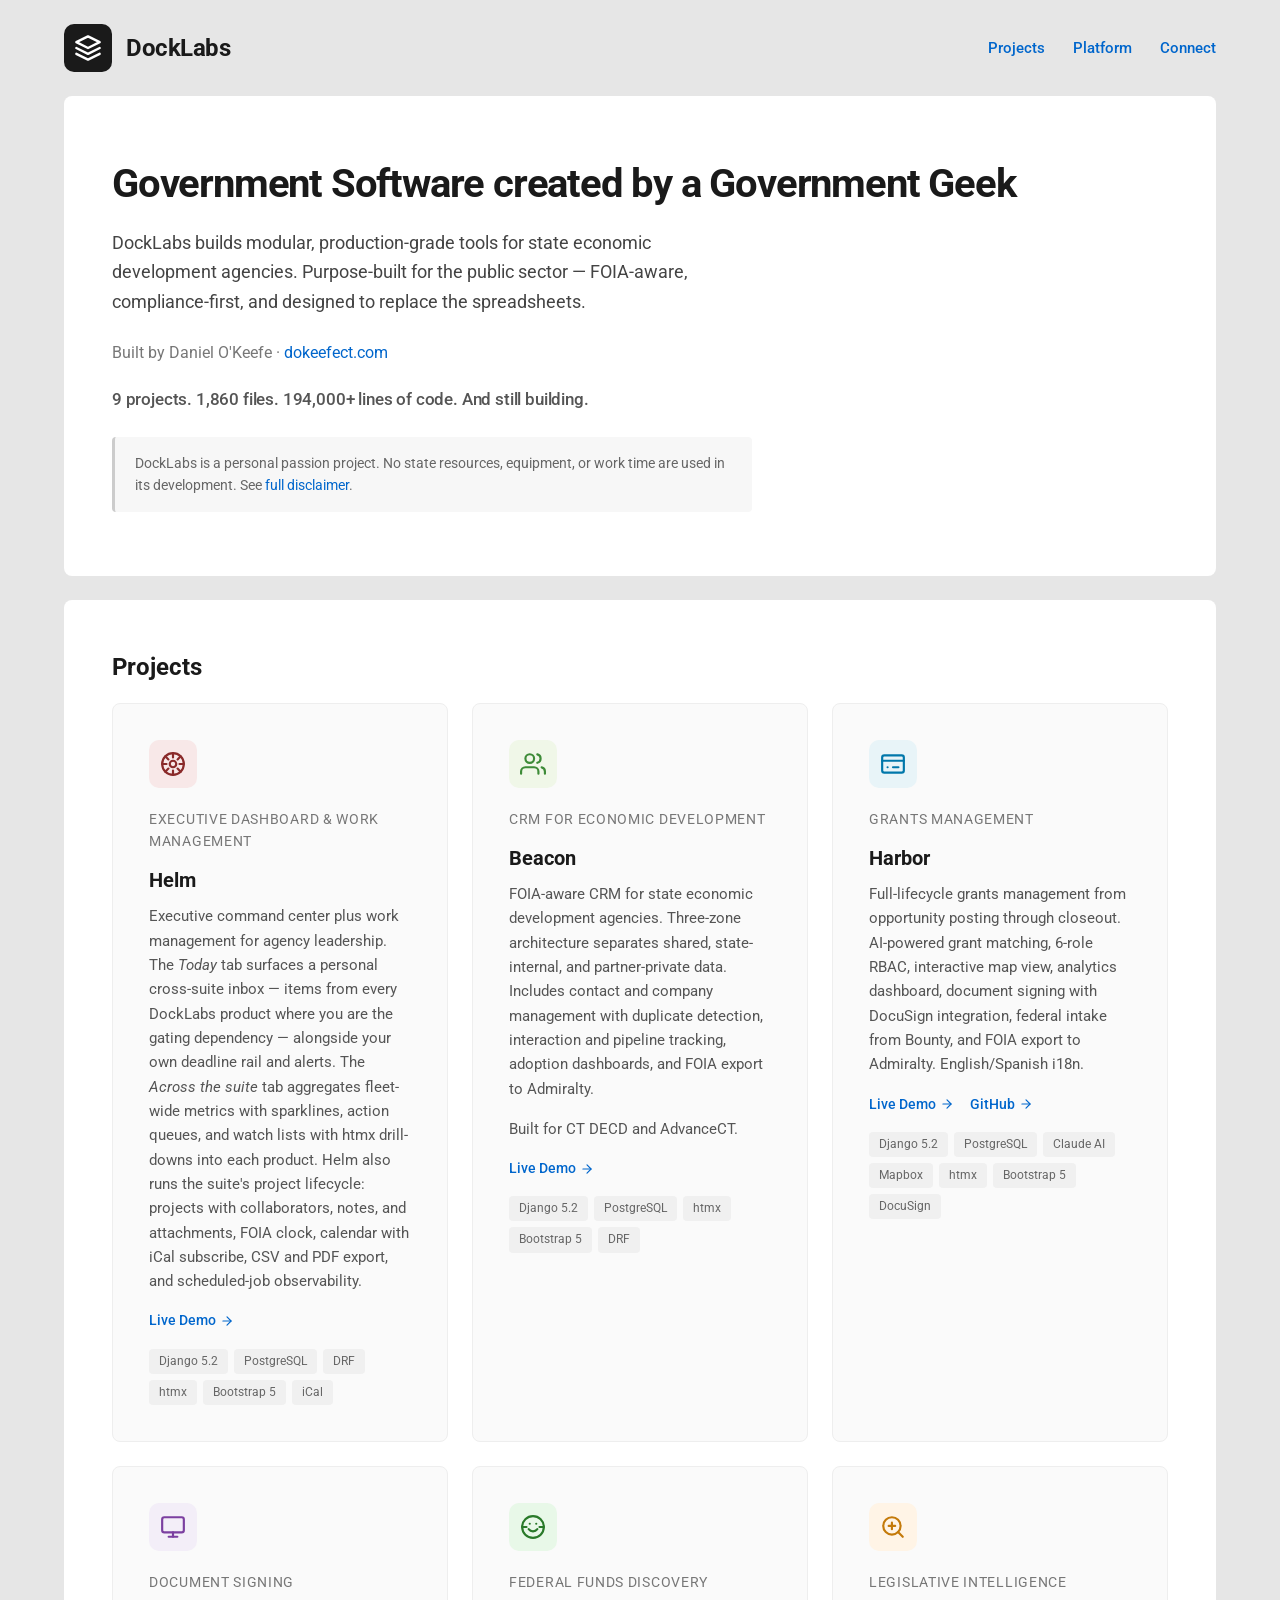
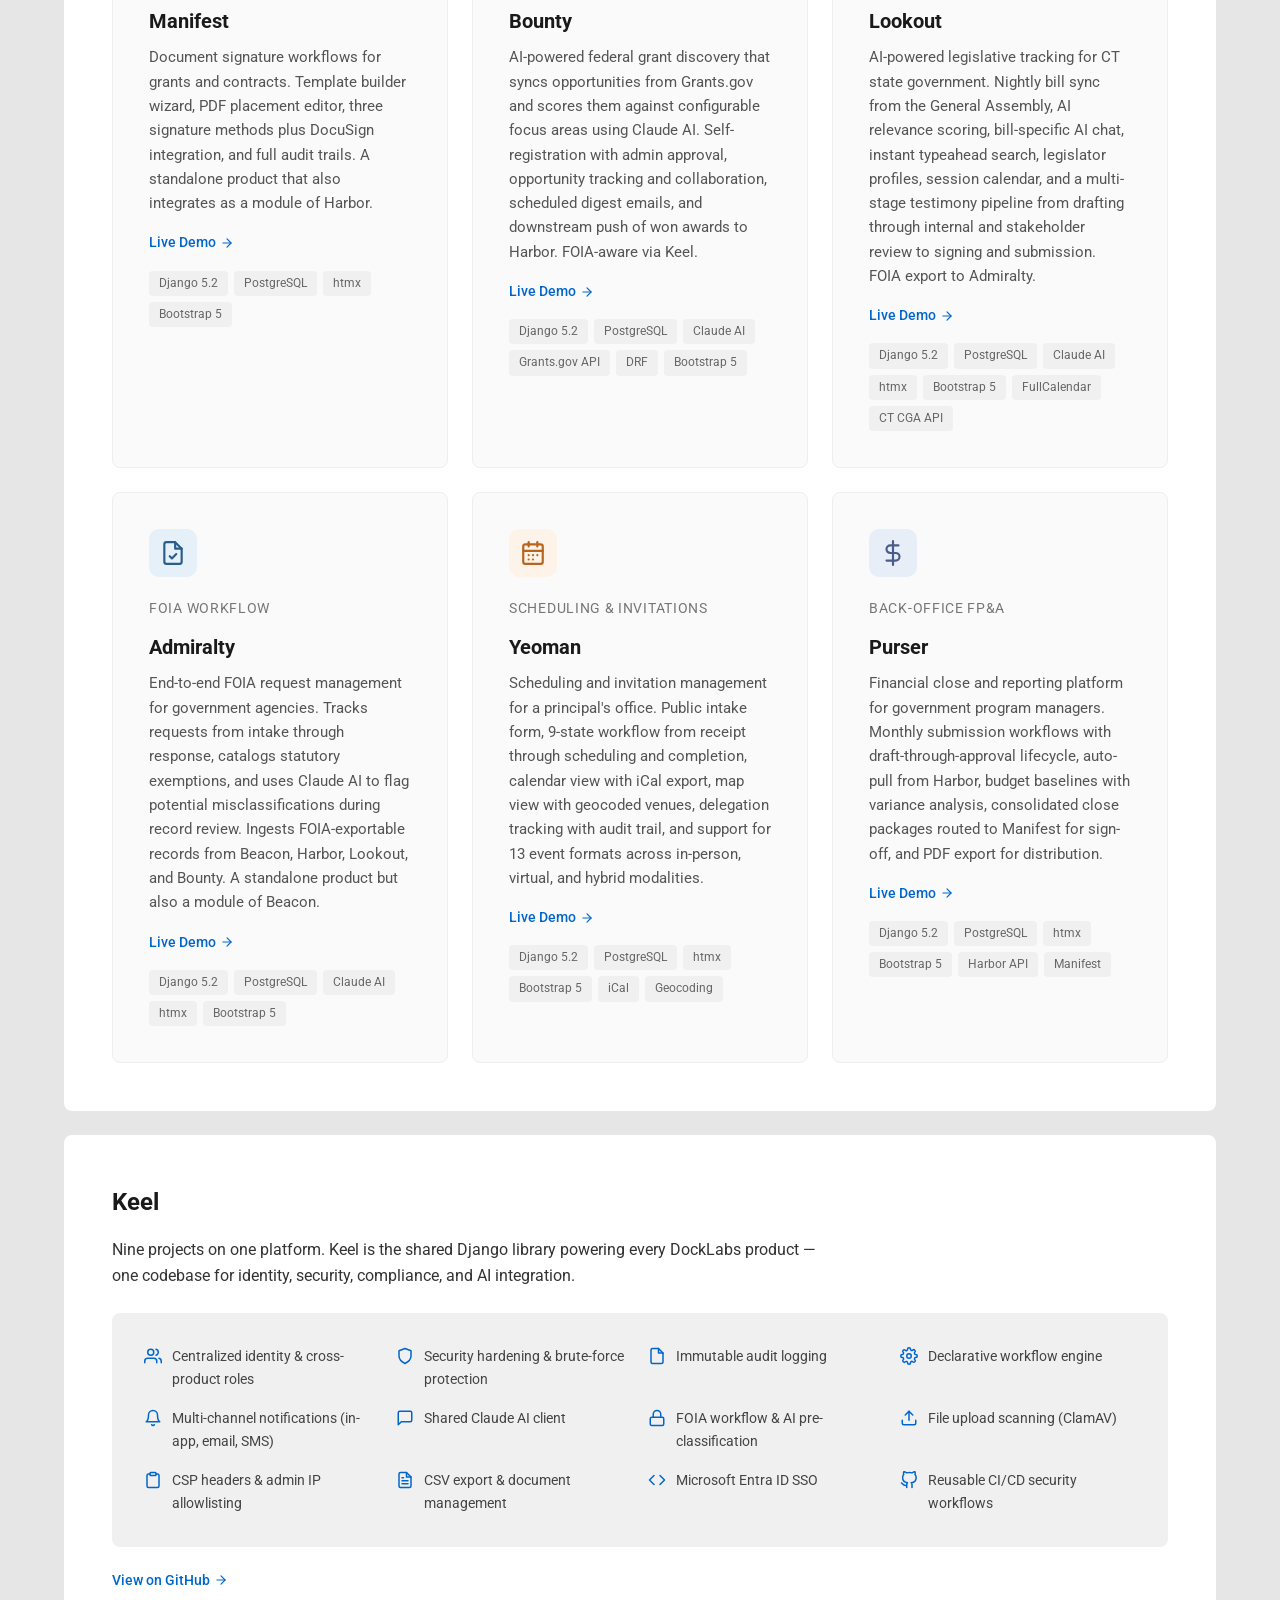
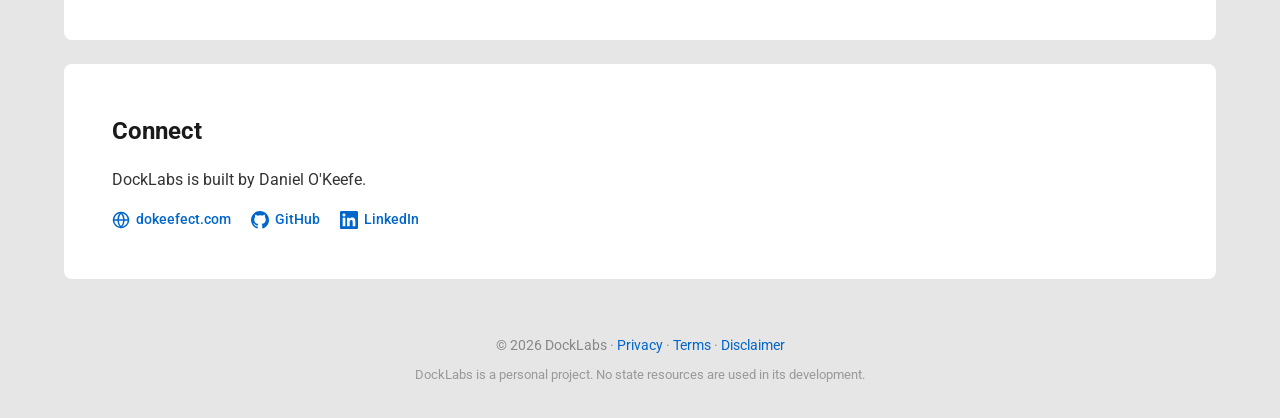
==== commit a344ac47: "Update daily stats" ====
--- a/index.html
+++ b/index.html
@@ -323,7 +323,7 @@
       <h1>Government Software created by a Government Geek</h1>
       <p>DockLabs builds modular, production-grade tools for state economic development agencies. Purpose-built for the public sector &mdash; FOIA-aware, compliance-first, and designed to replace the spreadsheets.</p>
       <p class="subtitle">Built by Daniel O'Keefe &middot; <a href="https://dokeefect.com">dokeefect.com</a></p>
-      <p class="stats-line" id="stats-line">9 projects. 1,850 files. 194,000+ lines of code. And still building.</p>
+      <p class="stats-line" id="stats-line">9 projects. 1,860 files. 194,000+ lines of code. And still building.</p>
       <div class="disclaimer">DockLabs is a personal passion project. No state resources, equipment, or work time are used in its development. See <a href="https://dokeefect.com/disclaimer/">full disclaimer</a>.</div>
     </div>
 
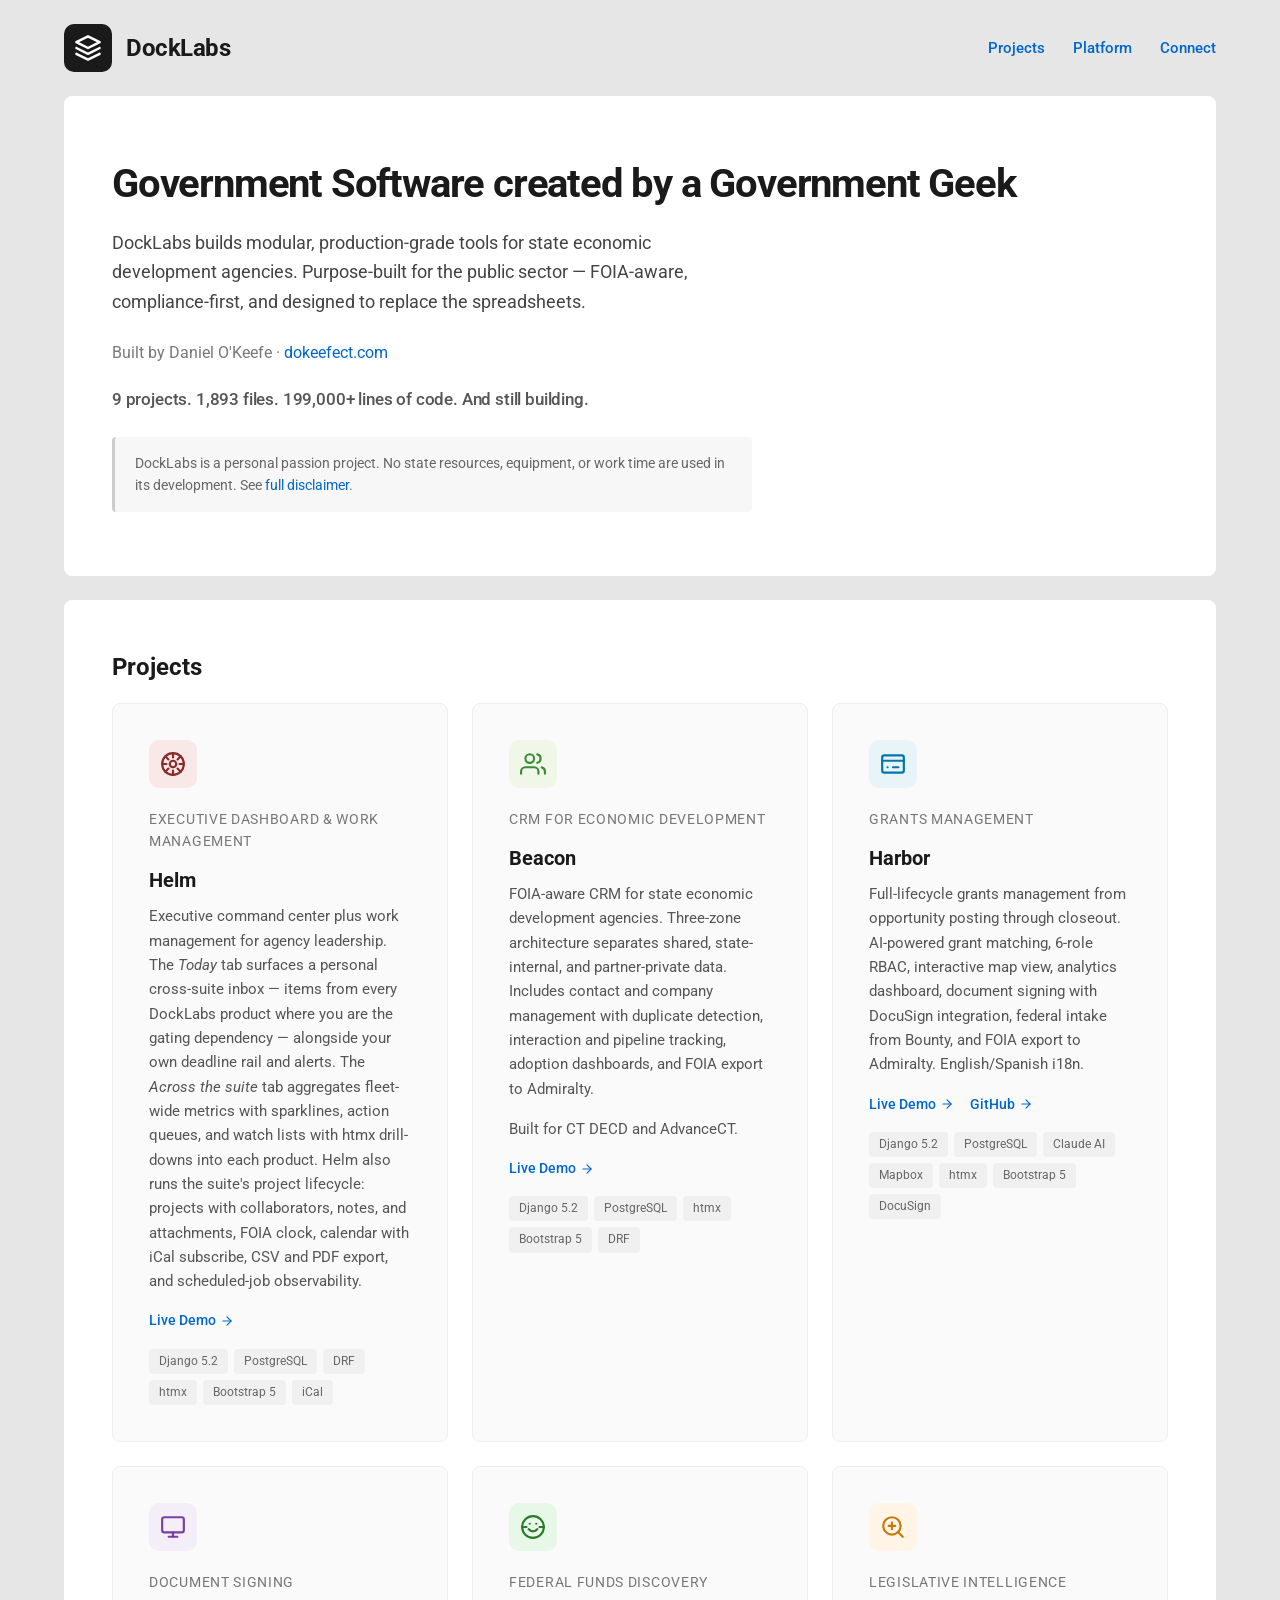
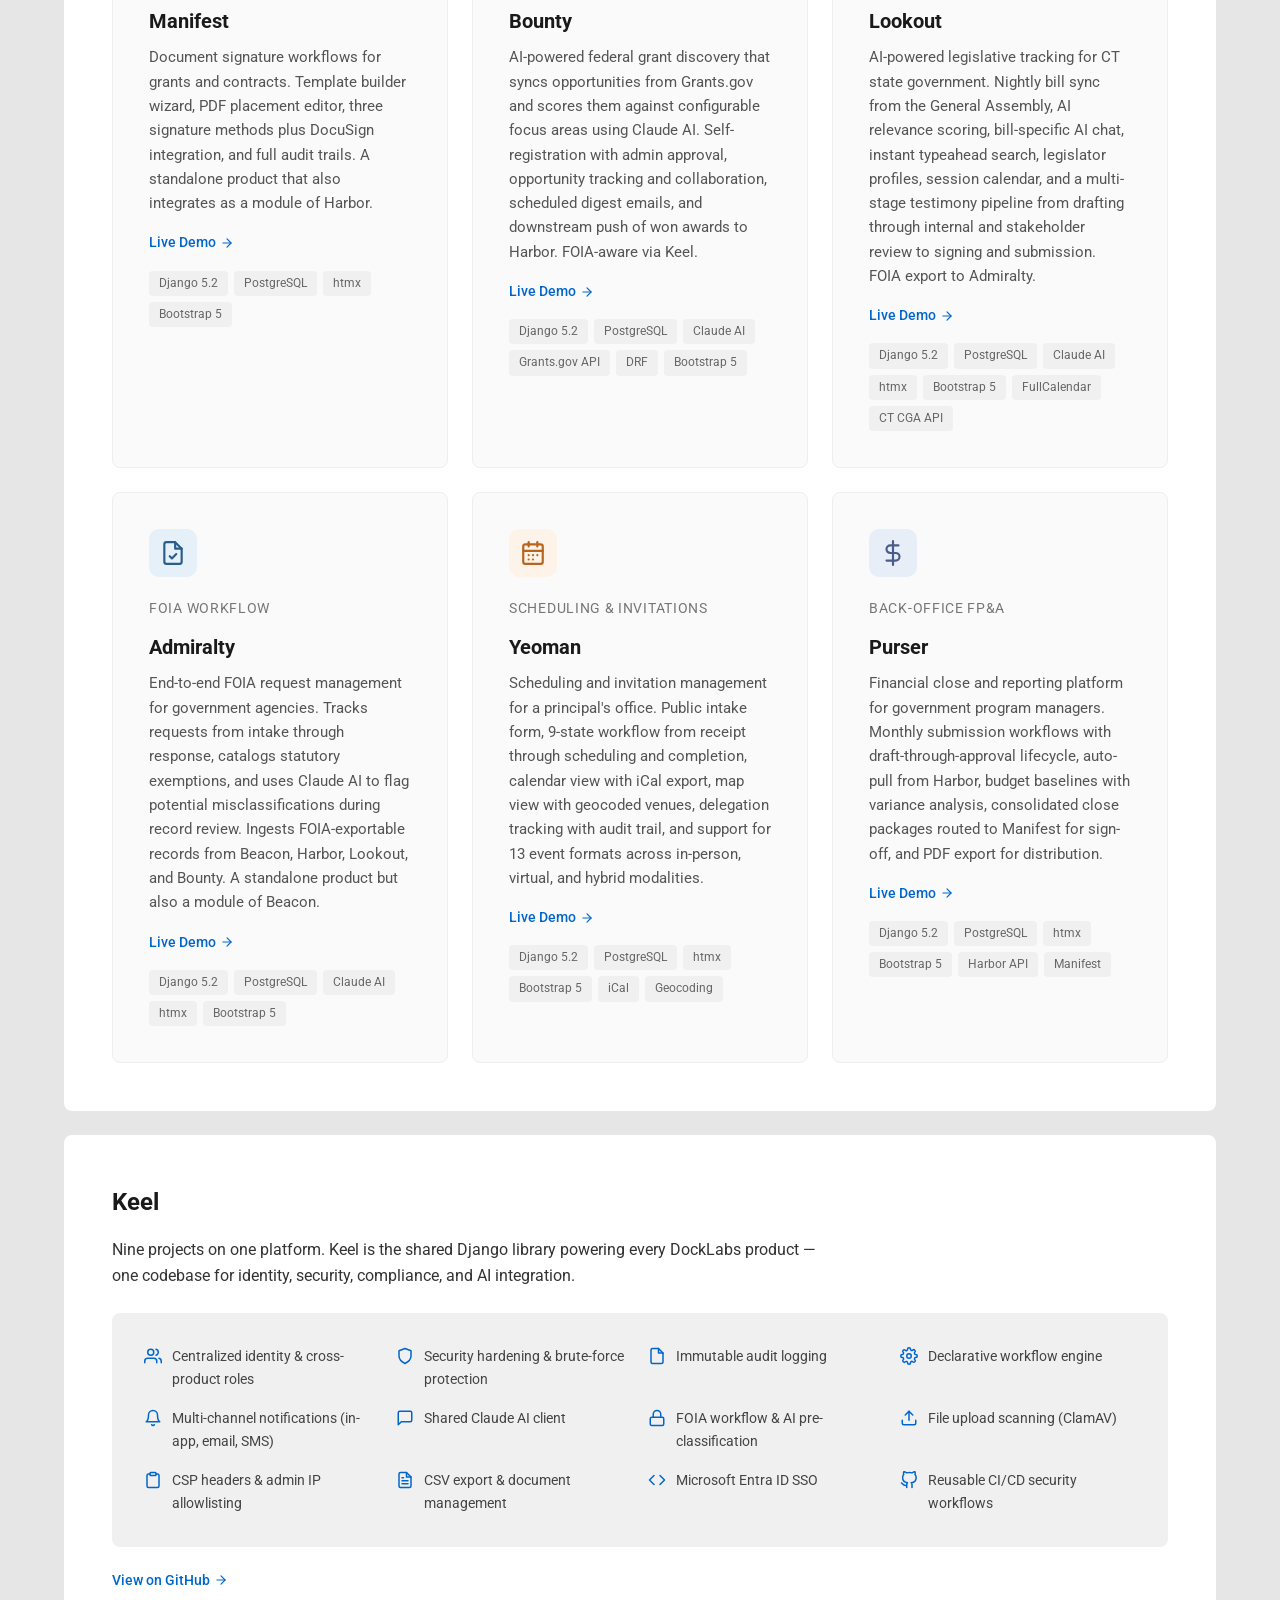
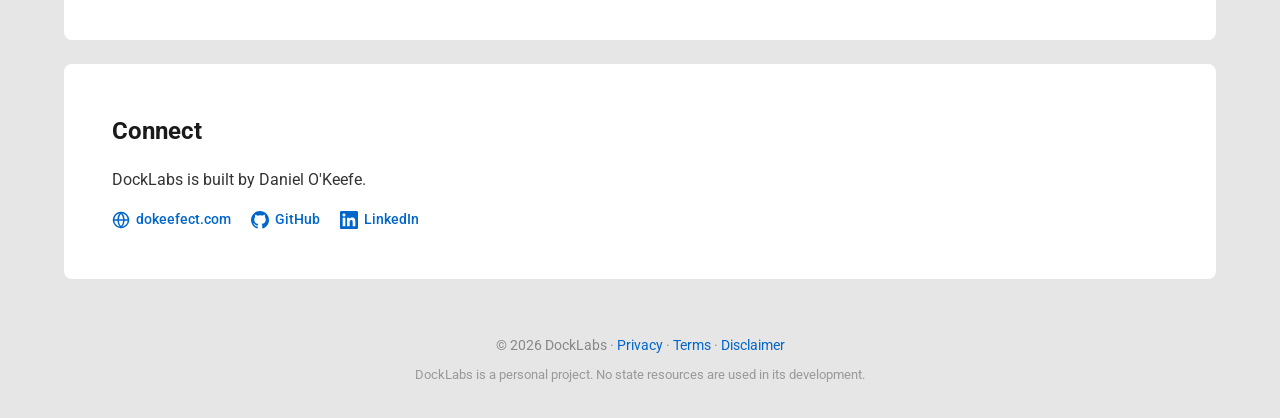
==== commit 08e97836: "Update daily stats" ====
--- a/index.html
+++ b/index.html
@@ -323,7 +323,7 @@
       <h1>Government Software created by a Government Geek</h1>
       <p>DockLabs builds modular, production-grade tools for state economic development agencies. Purpose-built for the public sector &mdash; FOIA-aware, compliance-first, and designed to replace the spreadsheets.</p>
       <p class="subtitle">Built by Daniel O'Keefe &middot; <a href="https://dokeefect.com">dokeefect.com</a></p>
-      <p class="stats-line" id="stats-line">9 projects. 1,860 files. 194,000+ lines of code. And still building.</p>
+      <p class="stats-line" id="stats-line">9 projects. 1,893 files. 199,000+ lines of code. And still building.</p>
       <div class="disclaimer">DockLabs is a personal passion project. No state resources, equipment, or work time are used in its development. See <a href="https://dokeefect.com/disclaimer/">full disclaimer</a>.</div>
     </div>
 
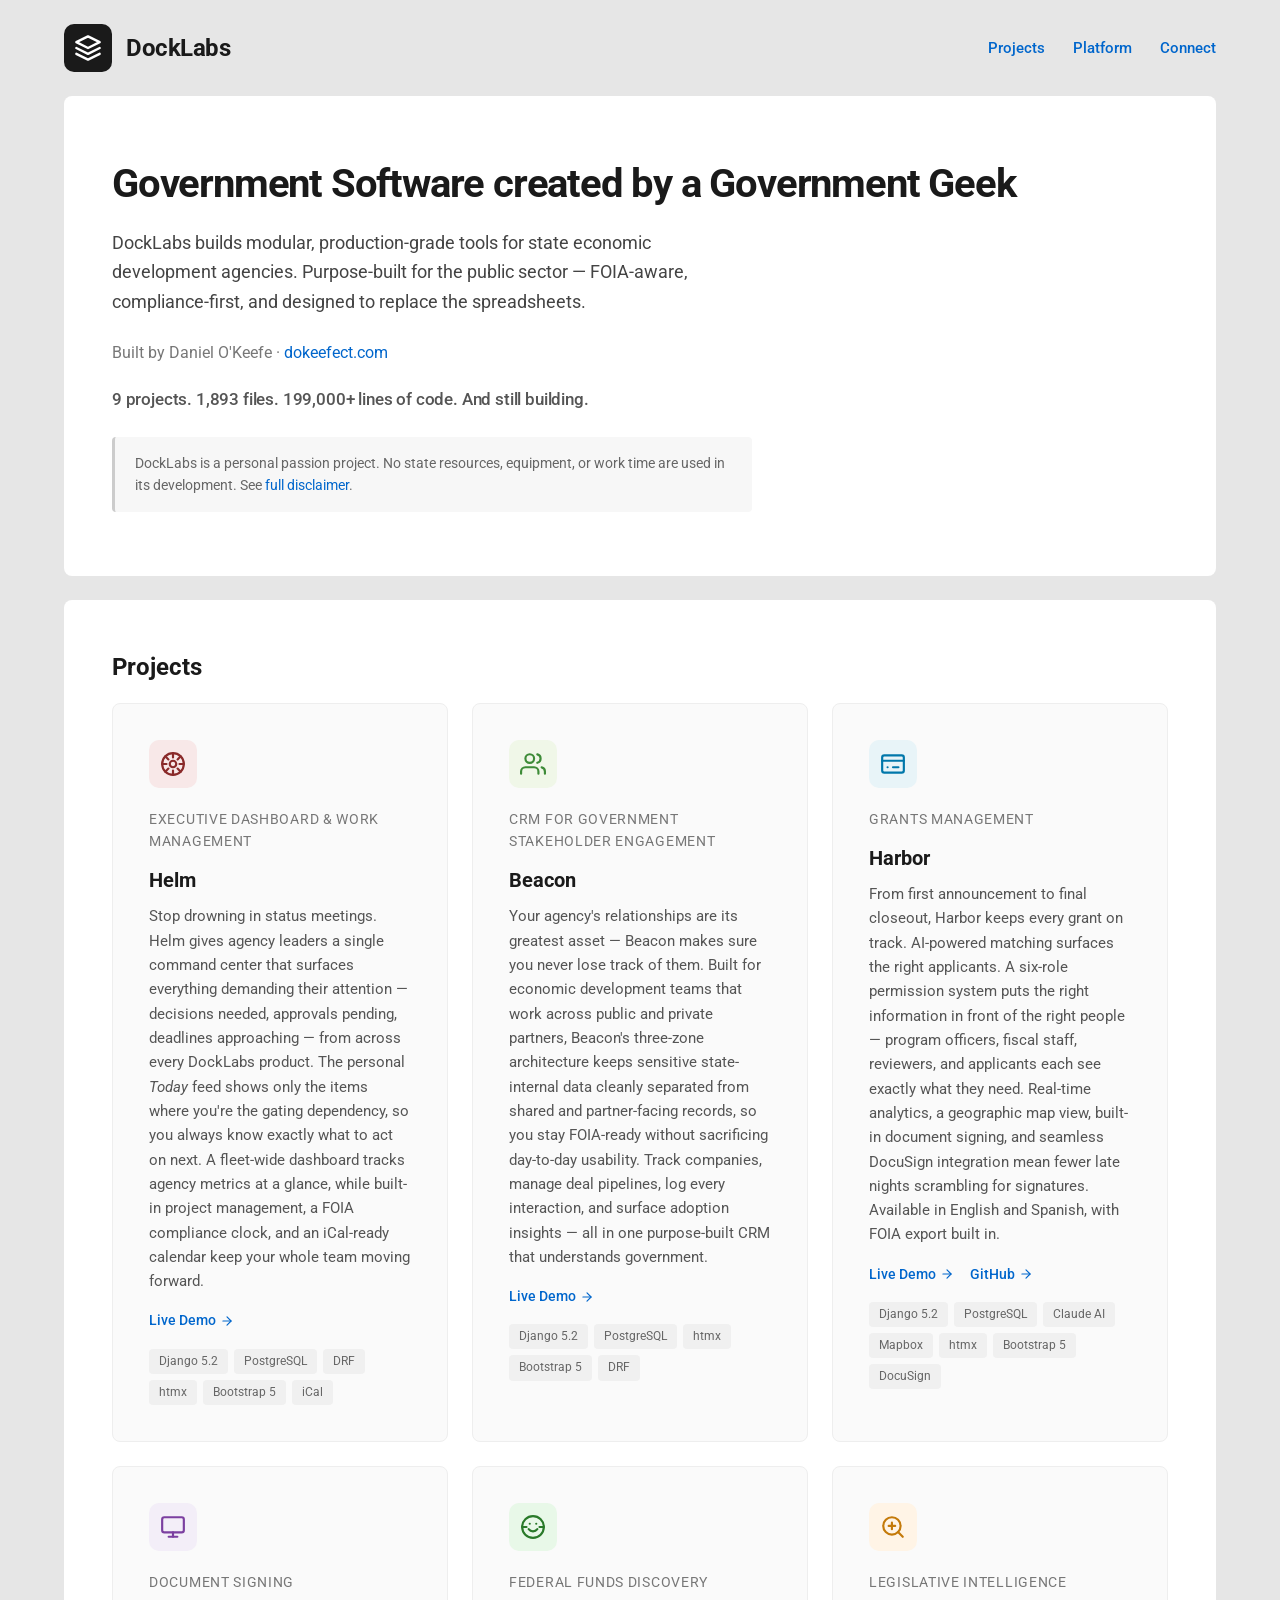
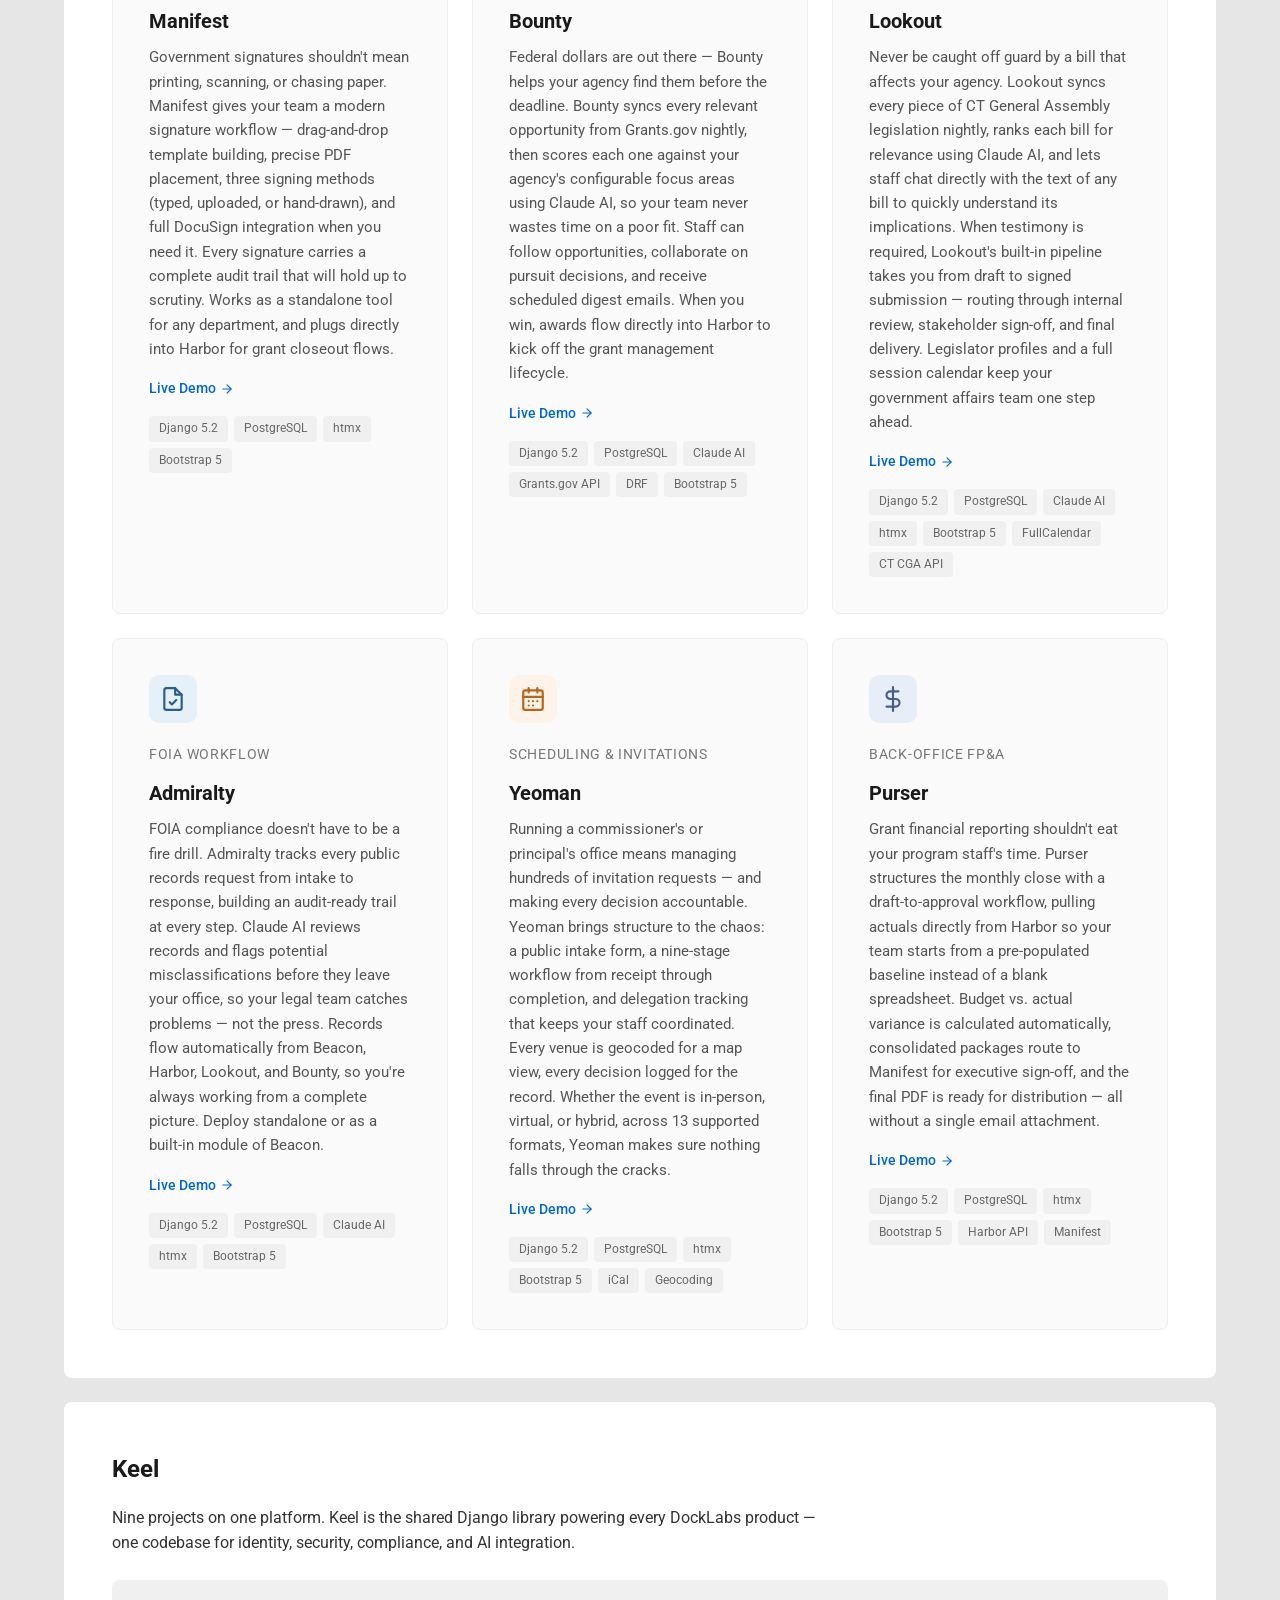
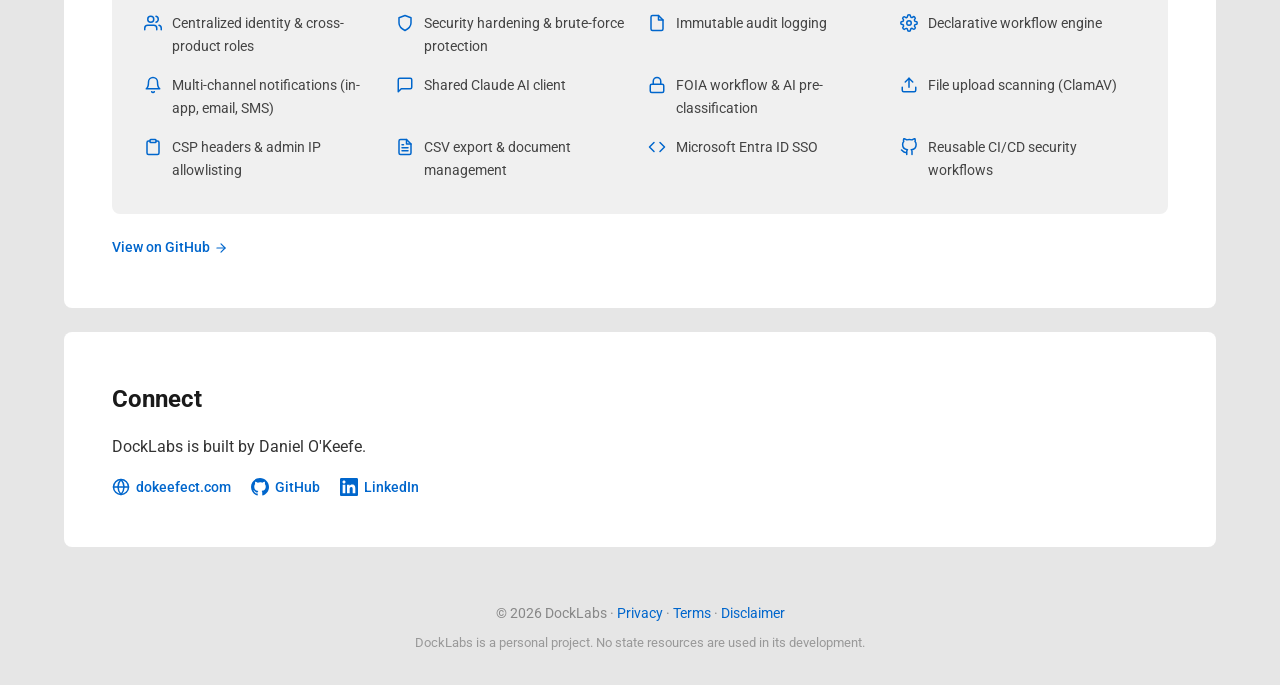
==== commit 912e2efd: "Update landing page: tagline alignment, descriptions, CRM rename - Beacon tagline: CRM for Economic " ====
--- a/index.html
+++ b/index.html
@@ -343,7 +343,7 @@
           </div>
           <div class="tagline">Executive Dashboard &amp; Work Management</div>
           <h3>Helm</h3>
-          <p>Executive command center plus work management for agency leadership. The <em>Today</em> tab surfaces a personal cross-suite inbox &mdash; items from every DockLabs product where you are the gating dependency &mdash; alongside your own deadline rail and alerts. The <em>Across the suite</em> tab aggregates fleet-wide metrics with sparklines, action queues, and watch lists with htmx drill-downs into each product. Helm also runs the suite's project lifecycle: projects with collaborators, notes, and attachments, FOIA clock, calendar with iCal subscribe, CSV and PDF export, and scheduled-job observability.</p>
+          <p>Stop drowning in status meetings. Helm gives agency leaders a single command center that surfaces everything demanding their attention — decisions needed, approvals pending, deadlines approaching — from across every DockLabs product. The personal <em>Today</em> feed shows only the items where you're the gating dependency, so you always know exactly what to act on next. A fleet-wide dashboard tracks agency metrics at a glance, while built-in project management, a FOIA compliance clock, and an iCal-ready calendar keep your whole team moving forward.</p>
           <div class="product-links">
             <a href="https://demo-helm.docklabs.ai" class="product-link">
               Live Demo
@@ -369,10 +369,9 @@
               <path d="M16 3.13a4 4 0 0 1 0 7.75"/>
             </svg>
           </div>
-          <div class="tagline">CRM for Economic Development</div>
+          <div class="tagline">CRM for Government<br>Stakeholder Engagement</div>
           <h3>Beacon</h3>
-          <p>FOIA-aware CRM for state economic development agencies. Three-zone architecture separates shared, state-internal, and partner-private data. Includes contact and company management with duplicate detection, interaction and pipeline tracking, adoption dashboards, and FOIA export to Admiralty.</p>
-          <p>Built for CT DECD and AdvanceCT.</p>
+          <p>Your agency's relationships are its greatest asset — Beacon makes sure you never lose track of them. Built for economic development teams that work across public and private partners, Beacon's three-zone architecture keeps sensitive state-internal data cleanly separated from shared and partner-facing records, so you stay FOIA-ready without sacrificing day-to-day usability. Track companies, manage deal pipelines, log every interaction, and surface adoption insights — all in one purpose-built CRM that understands government.</p>
           <div class="product-links">
             <a href="https://demo-beacon.docklabs.ai" class="product-link">
               Live Demo
@@ -396,9 +395,9 @@
               <path d="M12 15h5"/>
             </svg>
           </div>
-          <div class="tagline">Grants Management</div>
+          <div class="tagline">Grants Management<br></div>
           <h3>Harbor</h3>
-          <p>Full-lifecycle grants management from opportunity posting through closeout. AI-powered grant matching, 6-role RBAC, interactive map view, analytics dashboard, document signing with DocuSign integration, federal intake from Bounty, and FOIA export to Admiralty. English/Spanish i18n.</p>
+          <p>From first announcement to final closeout, Harbor keeps every grant on track. AI-powered matching surfaces the right applicants. A six-role permission system puts the right information in front of the right people — program officers, fiscal staff, reviewers, and applicants each see exactly what they need. Real-time analytics, a geographic map view, built-in document signing, and seamless DocuSign integration mean fewer late nights scrambling for signatures. Available in English and Spanish, with FOIA export built in.</p>
           <div class="product-links">
             <a href="https://demo-harbor.docklabs.ai" class="product-link">
               Live Demo
@@ -430,7 +429,7 @@
           </div>
           <div class="tagline">Document Signing</div>
           <h3>Manifest</h3>
-          <p>Document signature workflows for grants and contracts. Template builder wizard, PDF placement editor, three signature methods plus DocuSign integration, and full audit trails. A standalone product that also integrates as a module of Harbor.</p>
+          <p>Government signatures shouldn't mean printing, scanning, or chasing paper. Manifest gives your team a modern signature workflow — drag-and-drop template building, precise PDF placement, three signing methods (typed, uploaded, or hand-drawn), and full DocuSign integration when you need it. Every signature carries a complete audit trail that will hold up to scrutiny. Works as a standalone tool for any department, and plugs directly into Harbor for grant closeout flows.</p>
           <div class="product-links">
             <a href="https://demo-manifest.docklabs.ai" class="product-link">
               Live Demo
@@ -457,7 +456,7 @@
           </div>
           <div class="tagline">Federal Funds Discovery</div>
           <h3>Bounty</h3>
-          <p>AI-powered federal grant discovery that syncs opportunities from Grants.gov and scores them against configurable focus areas using Claude AI. Self-registration with admin approval, opportunity tracking and collaboration, scheduled digest emails, and downstream push of won awards to Harbor. FOIA-aware via Keel.</p>
+          <p>Federal dollars are out there — Bounty helps your agency find them before the deadline. Bounty syncs every relevant opportunity from Grants.gov nightly, then scores each one against your agency's configurable focus areas using Claude AI, so your team never wastes time on a poor fit. Staff can follow opportunities, collaborate on pursuit decisions, and receive scheduled digest emails. When you win, awards flow directly into Harbor to kick off the grant management lifecycle.</p>
           <div class="product-links">
             <a href="https://demo-bounty.docklabs.ai" class="product-link">
               Live Demo
@@ -485,7 +484,7 @@
           </div>
           <div class="tagline">Legislative Intelligence</div>
           <h3>Lookout</h3>
-          <p>AI-powered legislative tracking for CT state government. Nightly bill sync from the General Assembly, AI relevance scoring, bill-specific AI chat, instant typeahead search, legislator profiles, session calendar, and a multi-stage testimony pipeline from drafting through internal and stakeholder review to signing and submission. FOIA export to Admiralty.</p>
+          <p>Never be caught off guard by a bill that affects your agency. Lookout syncs every piece of CT General Assembly legislation nightly, ranks each bill for relevance using Claude AI, and lets staff chat directly with the text of any bill to quickly understand its implications. When testimony is required, Lookout's built-in pipeline takes you from draft to signed submission — routing through internal review, stakeholder sign-off, and final delivery. Legislator profiles and a full session calendar keep your government affairs team one step ahead.</p>
           <div class="product-links">
             <a href="https://demo-lookout.docklabs.ai" class="product-link">
               Live Demo
@@ -513,7 +512,7 @@
           </div>
           <div class="tagline">FOIA Workflow</div>
           <h3>Admiralty</h3>
-          <p>End-to-end FOIA request management for government agencies. Tracks requests from intake through response, catalogs statutory exemptions, and uses Claude AI to flag potential misclassifications during record review. Ingests FOIA-exportable records from Beacon, Harbor, Lookout, and Bounty. A standalone product but also a module of Beacon.</p>
+          <p>FOIA compliance doesn't have to be a fire drill. Admiralty tracks every public records request from intake to response, building an audit-ready trail at every step. Claude AI reviews records and flags potential misclassifications before they leave your office, so your legal team catches problems — not the press. Records flow automatically from Beacon, Harbor, Lookout, and Bounty, so you're always working from a complete picture. Deploy standalone or as a built-in module of Beacon.</p>
           <div class="product-links">
             <a href="https://demo-admiralty.docklabs.ai" class="product-link">
               Live Demo
@@ -541,7 +540,7 @@
           </div>
           <div class="tagline">Scheduling &amp; Invitations</div>
           <h3>Yeoman</h3>
-          <p>Scheduling and invitation management for a principal's office. Public intake form, 9-state workflow from receipt through scheduling and completion, calendar view with iCal export, map view with geocoded venues, delegation tracking with audit trail, and support for 13 event formats across in-person, virtual, and hybrid modalities.</p>
+          <p>Running a commissioner's or principal's office means managing hundreds of invitation requests — and making every decision accountable. Yeoman brings structure to the chaos: a public intake form, a nine-stage workflow from receipt through completion, and delegation tracking that keeps your staff coordinated. Every venue is geocoded for a map view, every decision logged for the record. Whether the event is in-person, virtual, or hybrid, across 13 supported formats, Yeoman makes sure nothing falls through the cracks.</p>
           <div class="product-links">
             <a href="https://demo-yeoman.docklabs.ai" class="product-link">
               Live Demo
@@ -567,7 +566,7 @@
           </div>
           <div class="tagline">Back-Office FP&amp;A</div>
           <h3>Purser</h3>
-          <p>Financial close and reporting platform for government program managers. Monthly submission workflows with draft-through-approval lifecycle, auto-pull from Harbor, budget baselines with variance analysis, consolidated close packages routed to Manifest for sign-off, and PDF export for distribution.</p>
+          <p>Grant financial reporting shouldn't eat your program staff's time. Purser structures the monthly close with a draft-to-approval workflow, pulling actuals directly from Harbor so your team starts from a pre-populated baseline instead of a blank spreadsheet. Budget vs. actual variance is calculated automatically, consolidated packages route to Manifest for executive sign-off, and the final PDF is ready for distribution — all without a single email attachment.</p>
           <div class="product-links">
             <a href="https://demo-purser.docklabs.ai" class="product-link">
               Live Demo
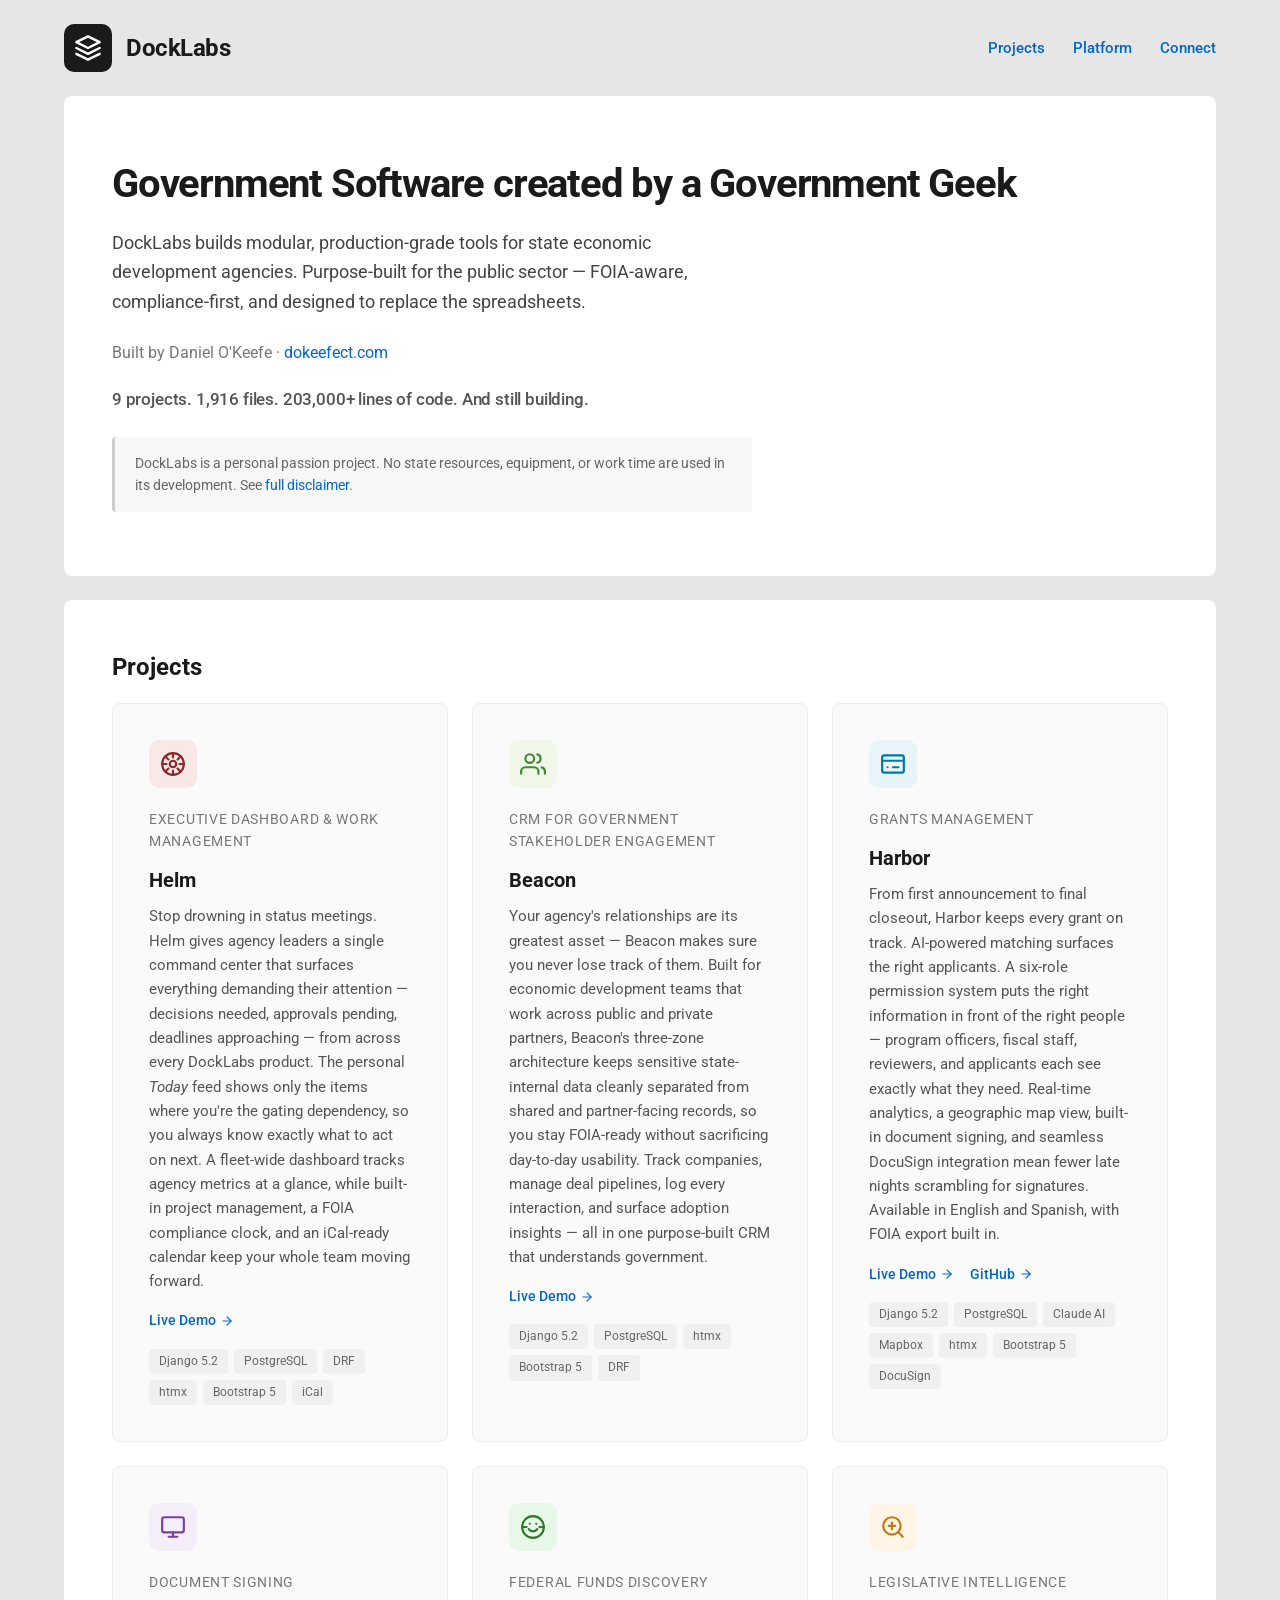
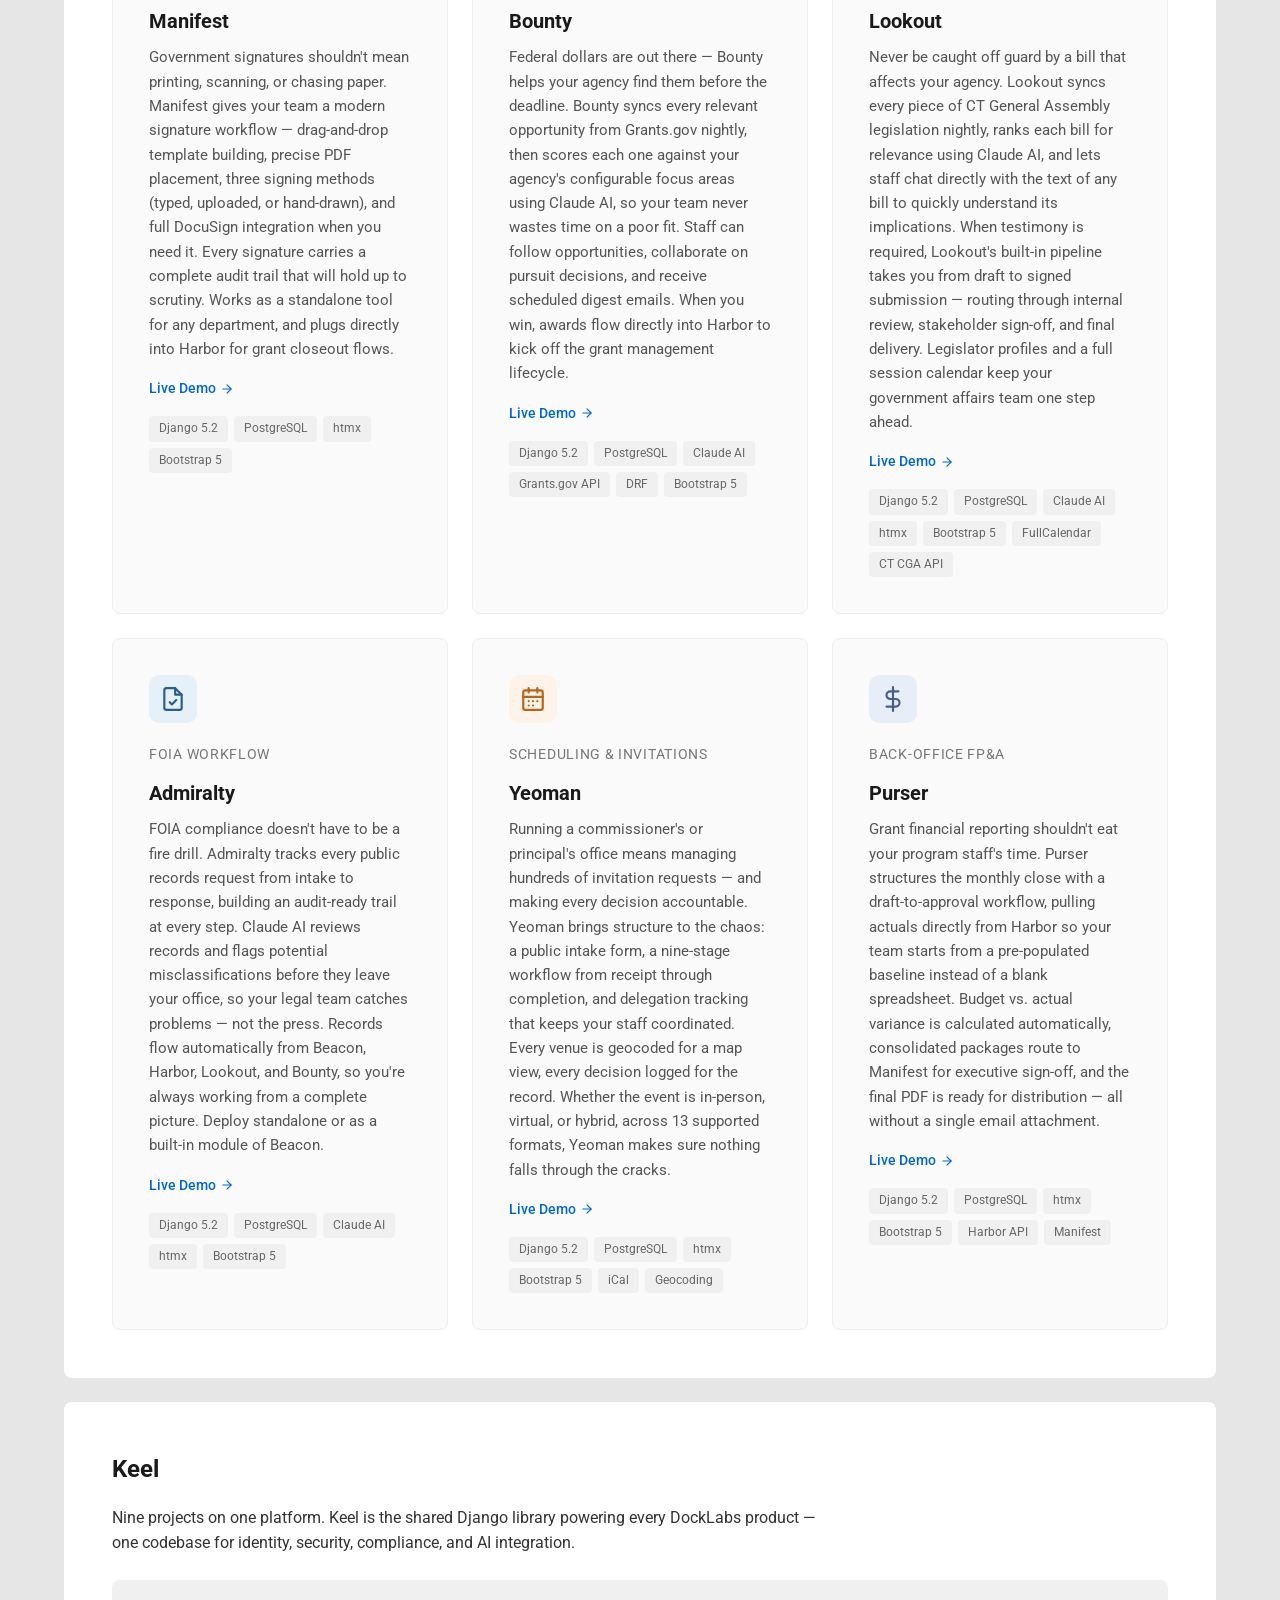
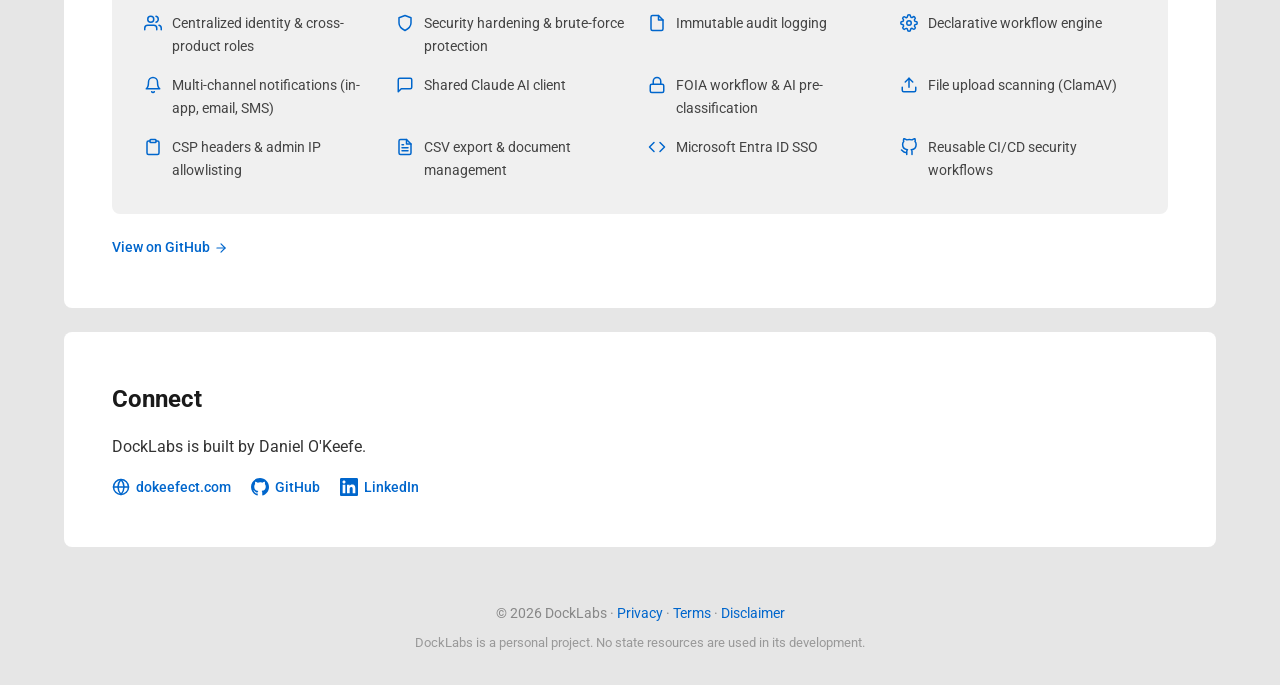
==== commit 5aa26198: "Update daily stats" ====
--- a/index.html
+++ b/index.html
@@ -323,7 +323,7 @@
       <h1>Government Software created by a Government Geek</h1>
       <p>DockLabs builds modular, production-grade tools for state economic development agencies. Purpose-built for the public sector &mdash; FOIA-aware, compliance-first, and designed to replace the spreadsheets.</p>
       <p class="subtitle">Built by Daniel O'Keefe &middot; <a href="https://dokeefect.com">dokeefect.com</a></p>
-      <p class="stats-line" id="stats-line">9 projects. 1,893 files. 199,000+ lines of code. And still building.</p>
+      <p class="stats-line" id="stats-line">9 projects. 1,916 files. 203,000+ lines of code. And still building.</p>
       <div class="disclaimer">DockLabs is a personal passion project. No state resources, equipment, or work time are used in its development. See <a href="https://dokeefect.com/disclaimer/">full disclaimer</a>.</div>
     </div>
 
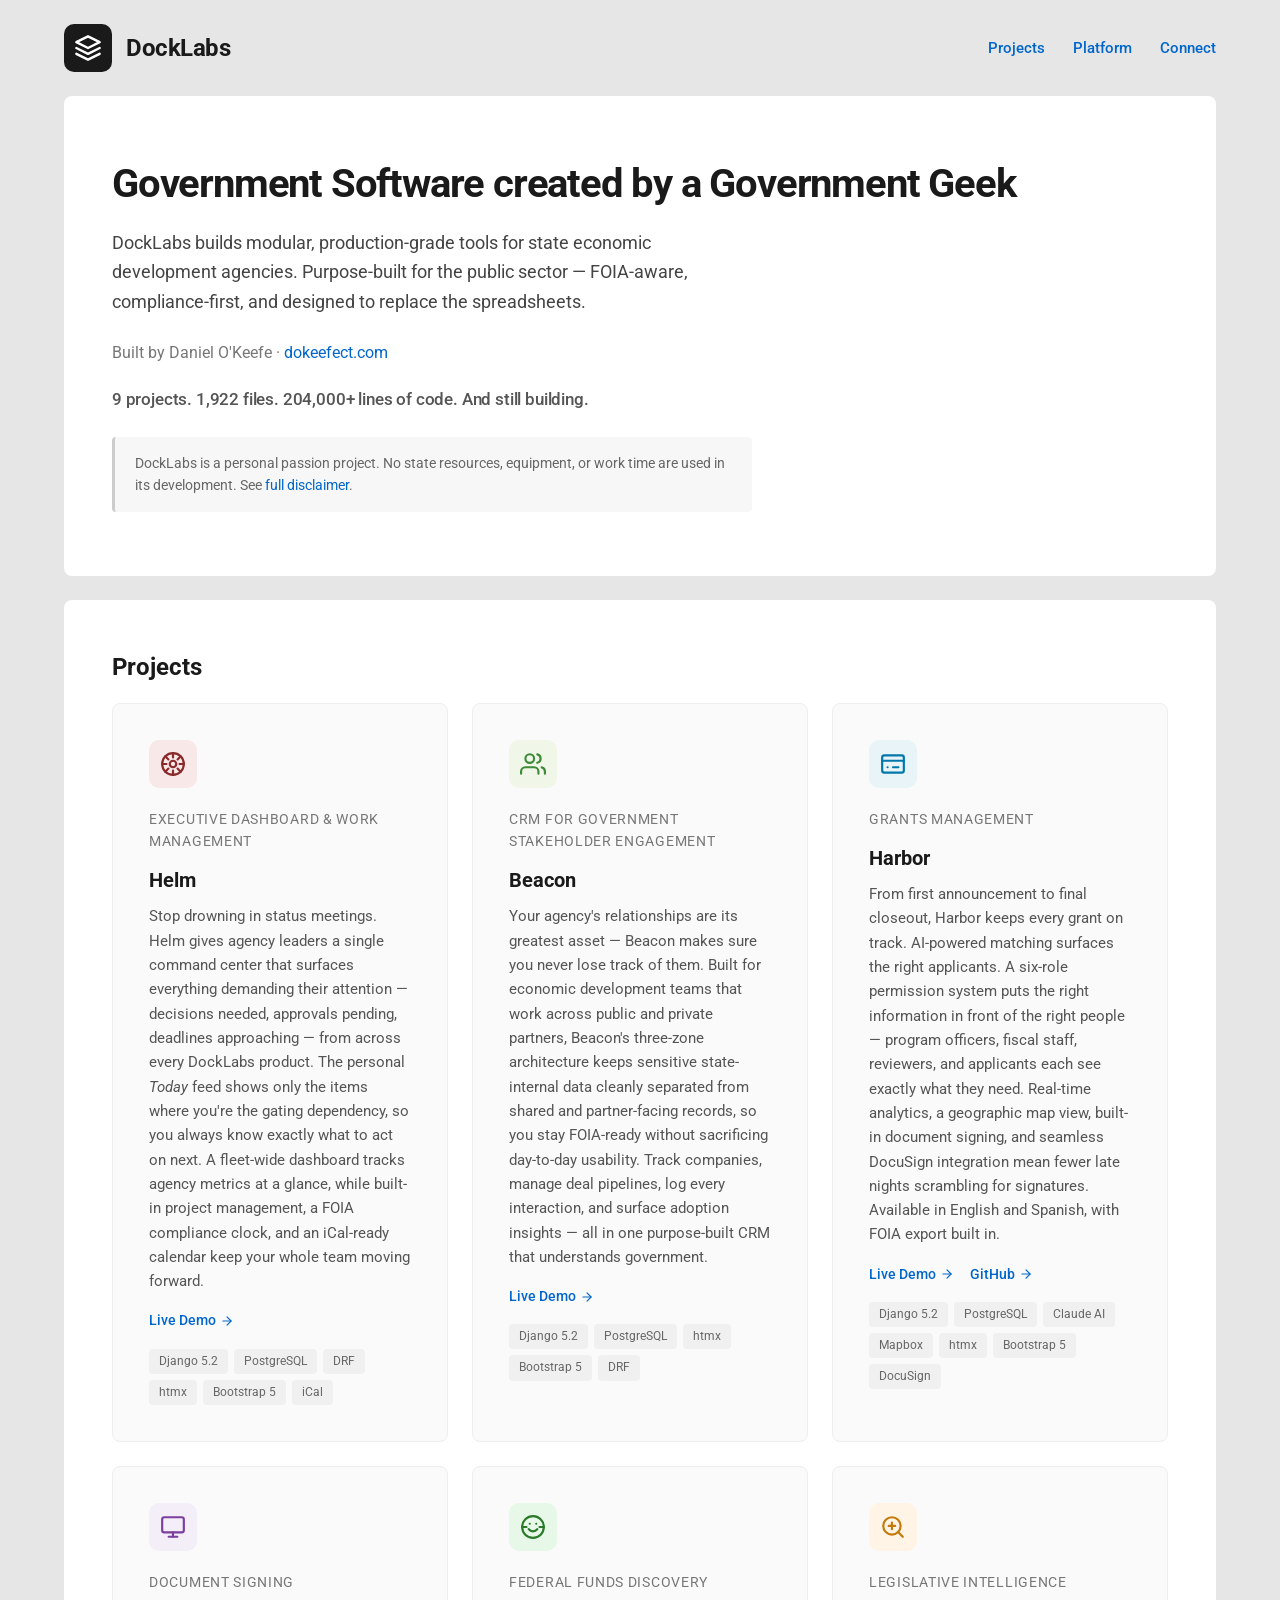
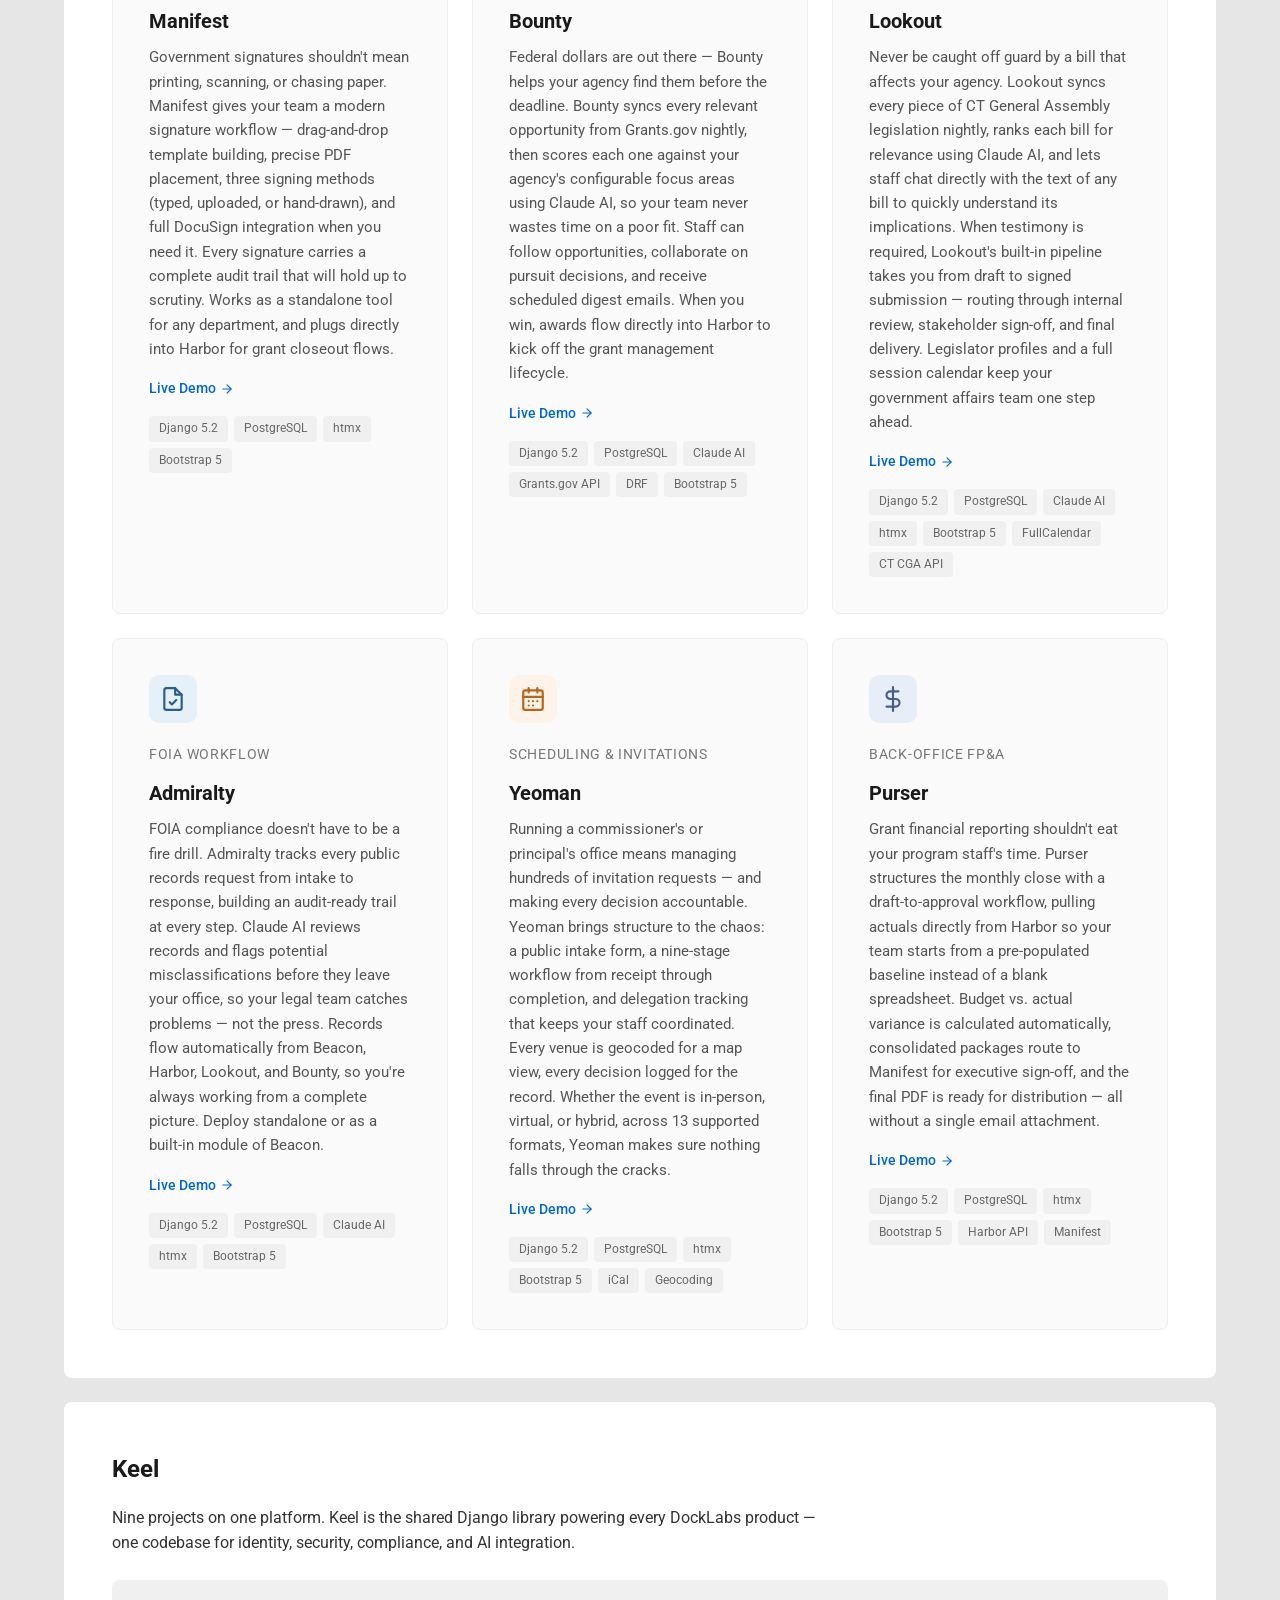
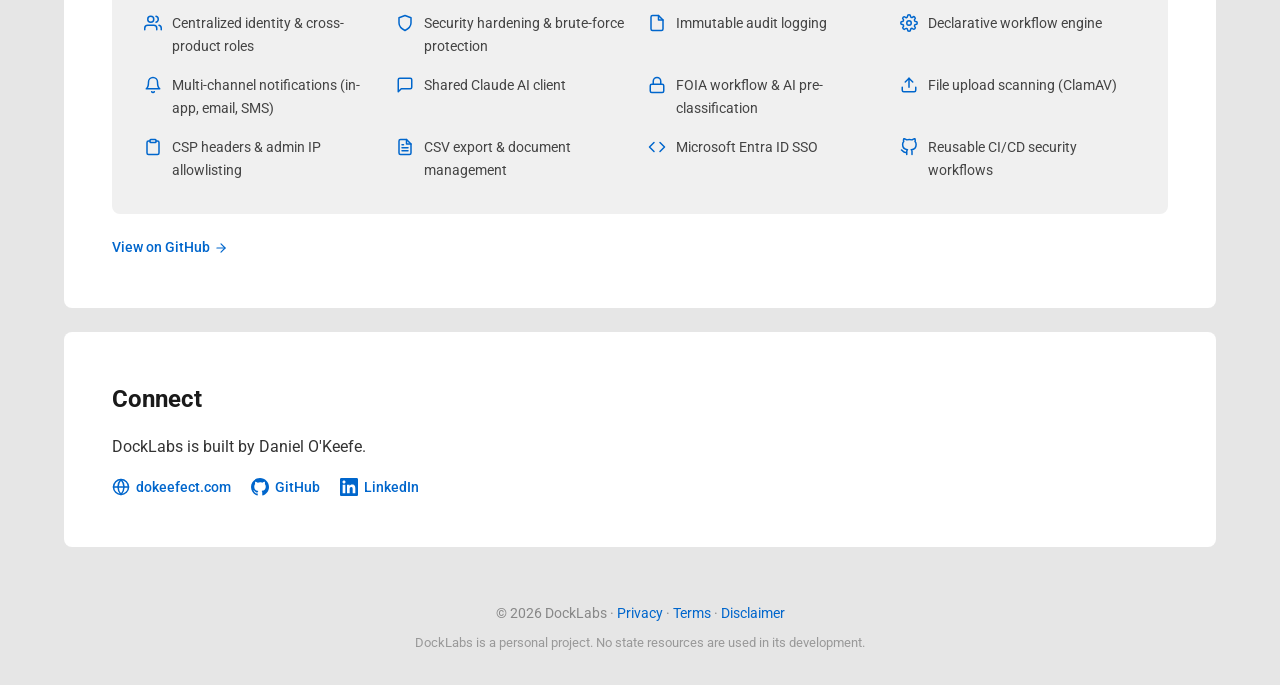
==== commit a6e533e4: "Update daily stats" ====
--- a/index.html
+++ b/index.html
@@ -323,7 +323,7 @@
       <h1>Government Software created by a Government Geek</h1>
       <p>DockLabs builds modular, production-grade tools for state economic development agencies. Purpose-built for the public sector &mdash; FOIA-aware, compliance-first, and designed to replace the spreadsheets.</p>
       <p class="subtitle">Built by Daniel O'Keefe &middot; <a href="https://dokeefect.com">dokeefect.com</a></p>
-      <p class="stats-line" id="stats-line">9 projects. 1,916 files. 203,000+ lines of code. And still building.</p>
+      <p class="stats-line" id="stats-line">9 projects. 1,922 files. 204,000+ lines of code. And still building.</p>
       <div class="disclaimer">DockLabs is a personal passion project. No state resources, equipment, or work time are used in its development. See <a href="https://dokeefect.com/disclaimer/">full disclaimer</a>.</div>
     </div>
 
